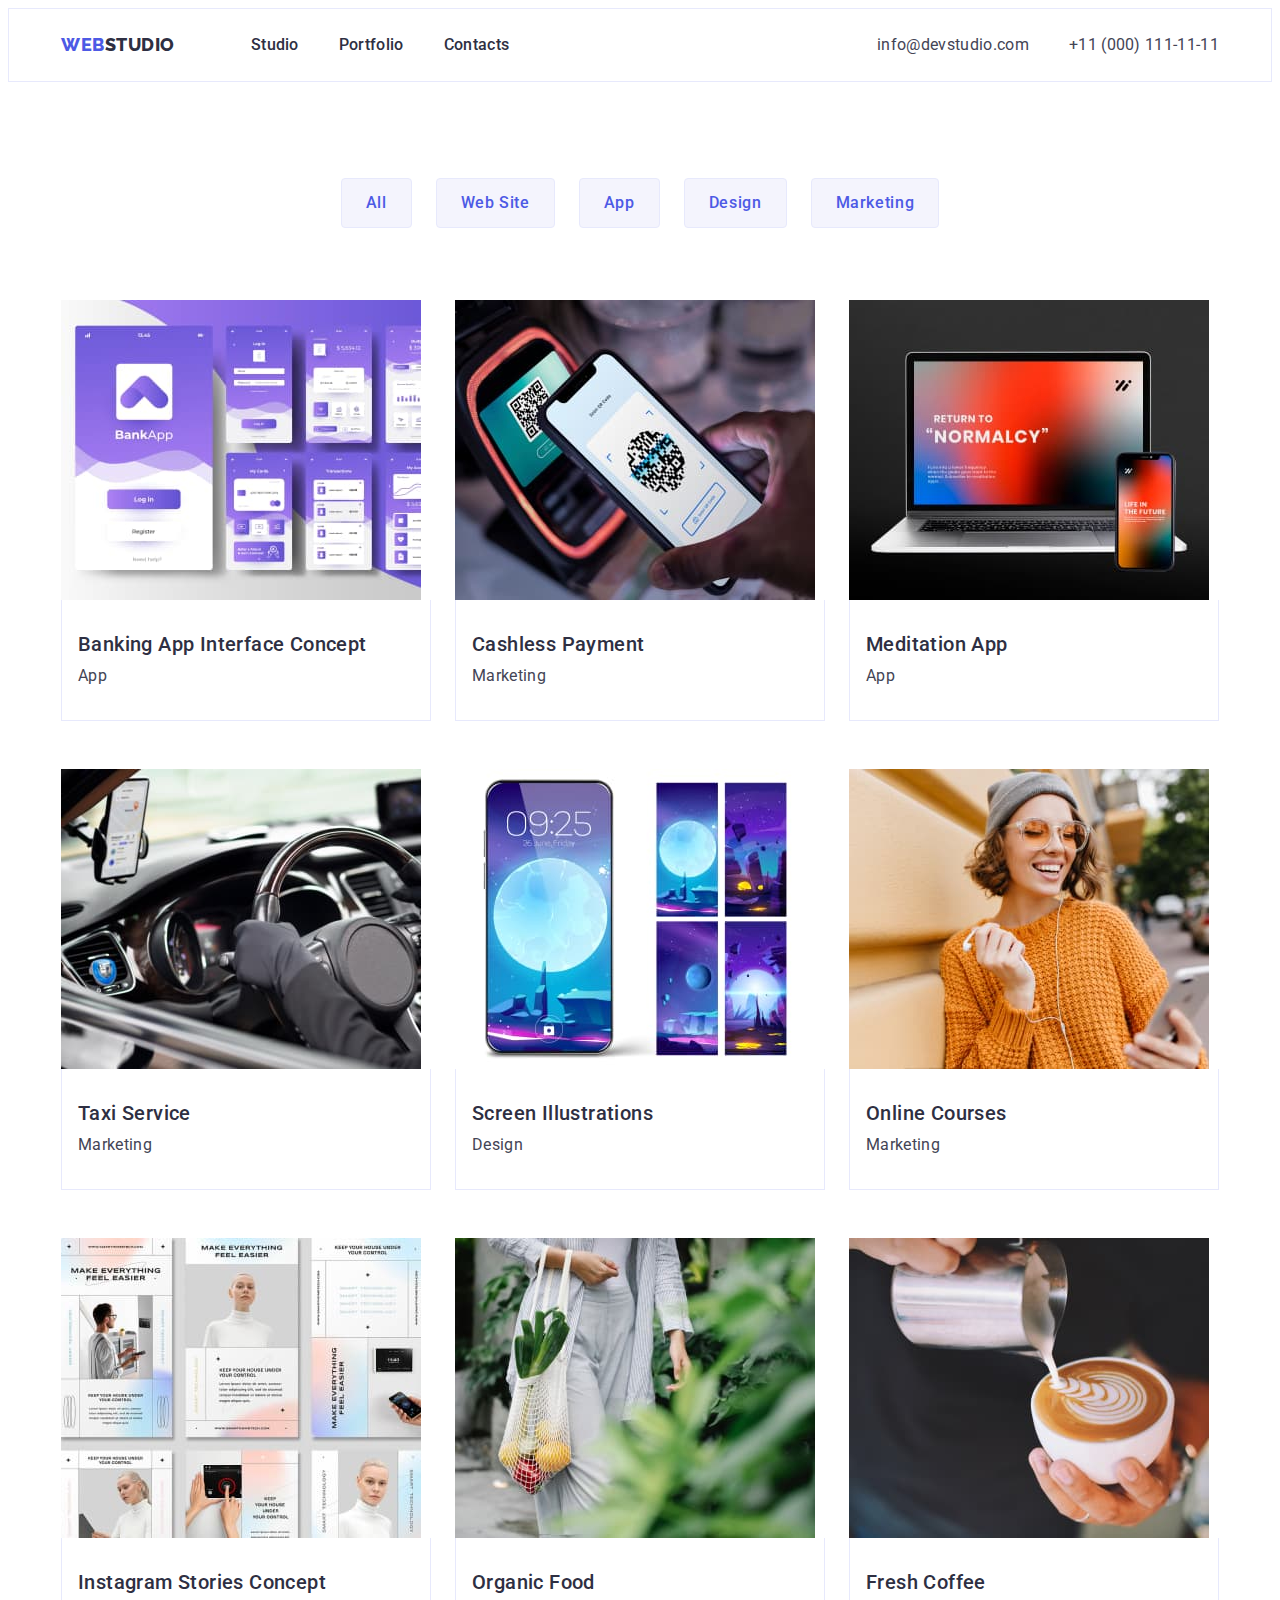
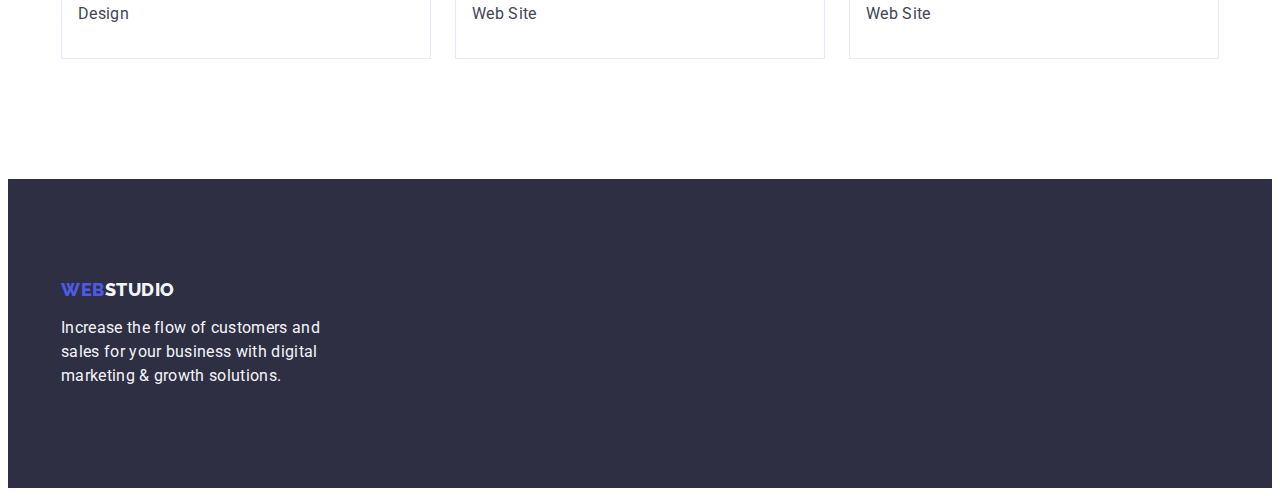
==== portfolio.html @ b05f936d "add icons for the main-item" ====
<!DOCTYPE html>
<html lang="en">

<head>
    <meta charset="UTF-8">
    <meta http-equiv="X-UA-Compatible" content="IE=edge">
    <meta name="viewport" content="width=device-width, initial-scale=1.0">
    <link rel="preconnect" href="https://fonts.googleapis.com">
    <link rel="preconnect" href="https://fonts.gstatic.com" crossorigin>
    <link
        href="https://fonts.googleapis.com/css2?family=Raleway:wght@800&family=Roboto:wght@400;500;700;900&display=swap"
        rel="stylesheet">
    <title>WEBSTUDIO</title>
    <link rel="stylesheet" href="https://cdnjs.cloudflare.com/ajax/libs/modern-normalize/2.0.0/modern-normalize.min.css"
        integrity="sha512-4xo8blKMVCiXpTaLzQSLSw3KFOVPWhm/TRtuPVc4WG6kUgjH6J03IBuG7JZPkcWMxJ5huwaBpOpnwYElP/m6wg=="
        crossorigin="anonymous" referrerpolicy="no-referrer" />
    <link rel="stylesheet" href="./css/styles.css">
</head>

<body>
    <header class="header">
        <div class="container header-container">
            <nav class="header-title">
                <a href="./index.html" class="header-logo link">Web<span class="span">Studio</span></a>
                <ul class="header-navigation list">
                    <li><a href="./index.html" class="header-navigation-item link">Studio</a></li>
                    <li><a href="./portfolio.html" class="header-navigation-item link">Portfolio</a></li>
                    <li><a href="" class="header-navigation-item link">Contacts</a></li>
                </ul>
            </nav>

            <address class="header-adress">
                <ul class="header-adress-navigation list">
                    <li><a href=" mailto:info@devstudio.com"
                            class="header-adress-item link header-adress-item-one">info@devstudio.com</a>
                    </li>
                    <li><a href="tel:+110001111111" class="header-adress-item link header-adress-item-two">+11 (000)
                            111-11-11</a></li>
                </ul>
            </address>
        </div>
    </header>

    <main>
        <section class="section-portfolio">
            <div class="container">
                <h1 class="visually-hidden">Product</h1>

                <ul class="section-list list">
                    <li><button type="button" class="button-list">All</button></li>
                    <li><button type="button" class="button-list">Web Site</button></li>
                    <li><button type="button" class="button-list">App</button></li>
                    <li><button type="button" class="button-list">Design</button></li>
                    <li><button type="button" class="button-list">Marketing</button></li>
                </ul>

                <ul class="section-product list">
                    <li class="product-item">
                        <a class="portfolio-link link">
                            <img src="./images/img8.jpg" alt="Banking App Interface Concept" class="img-product"
                                width="360" height="300">
                            <div class="product-container">
                                <h2 class="section-title">Banking App Interface Concept</h2>
                                <p class="section-text">App</p>
                            </div>
                        </a>
                    </li>
                    <li class="product-item">
                        <a class="portfolio-link link">
                            <img src="./images/img9.jpg" alt="Cashless Payment" class="img-product" width="360"
                                height="300">
                            <div class="product-container">
                                <h2 class="section-title">Cashless Payment</h2>
                                <p class="section-text">Marketing</p>
                            </div>
                        </a>
                    </li>
                    <li class="product-item">
                        <a class="product link">
                            <img src="./images/img10.jpg" alt="Meditation App" class="img-product" width="360"
                                height="300">
                            <div class="product-container">
                                <h2 class="section-title">Meditation App</h2>
                                <p class="section-text">App</p>
                            </div>
                        </a>
                    </li>


                    <li class="product-item">
                        <a class="product link">
                            <img src="./images/img11.jpg" alt="Taxi Service" class="img-product" width="360"
                                height="300">
                            <div class="product-container">
                                <h2 class="section-title">Taxi Service</h2>
                                <p class="section-text">Marketing</p>
                            </div>
                        </a>
                    </li>
                    <li class="product-item">
                        <a class="product link">
                            <img src="./images/img12.jpg" alt="Screen Illustrations" class="img-product" width="360"
                                height="300">
                            <div class="product-container">
                                <h2 class="section-title">Screen Illustrations</h2>
                                <p class="section-text">Design</p>
                            </div>
                        </a>
                    </li>
                    <li class="product-item">
                        <a class="product link">
                            <img src="./images/img13.jpg" alt="Online Courses" class="img-product" width="360"
                                height="300">
                            <div class="product-container">
                                <h2 class="section-title">Online Courses</h2>
                                <p class="section-text">Marketing</p>
                            </div>
                        </a>
                    </li>


                    <li class="product-item">
                        <a class="product link">
                            <img src="./images/img14.jpg" alt="Instagram Stories Concept" class="img-product"
                                width="360" height="300">
                            <div class="product-container">
                                <h2 class="section-title">Instagram Stories Concept</h2>
                                <p class="section-text">Design</p>
                            </div>
                        </a>
                    </li>
                    <li class="product-item">
                        <a class="product link">
                            <img src="./images/img15.jpg" alt="Organic Food" class="img-product" width="360"
                                height="300">
                            <div class="product-container">
                                <h2 class="section-title">Organic Food</h2>
                                <p class="section-text">Web Site</p>
                            </div>
                        </a>
                    </li>
                    <li class="product-item">
                        <a class="product link">
                            <img src="./images/img16.jpg" alt="Fresh Coffee" class="img-product" width="360"
                                height="300">
                            <div class="product-container">
                                <h2 class="section-title">Fresh Coffee</h2>
                                <p class="section-text">Web Site</p>
                            </div>
                        </a>
                    </li>
                </ul>
            </div>
        </section>
    </main>

    <footer class="footer link">
        <div class="container">
            <a href="./index.html" class="footer-logo link">Web<span class="span">Studio</span></a>
            <p class="footer-text">Increase the flow of customers and sales for your business with digital marketing &
                growth solutions.</p>
        </div>
    </footer>
</body>

</html>
---- css/styles.css ----
:root {
    --background-color: #FFFFFF;
    --color: #4d5ae5;
    --color-two: #2E2F42;
    --color-portfolio:#434455;
    --color-three: #F4F4FD;
    --color-button: #E7E9FC;
}

body {
    font-family:"Roboto",sans-serif;
    color: var(--color-portfolio);
    font-style: normal;
    background-color: var(--background-color);
    }

/*--------------HEADER------------*/
p, h1, h2, h3, h4, h5, h6 {
    margin-top: 0;
    margin-bottom: 0;
}

ul {
    margin-top: 0;
    margin-bottom: 0;
    padding-left: 0;
}

img {
    display: block;
}
.header {
    padding-top: 24px;
    padding-bottom: 24px;
    border: 1px solid #e7e9fc;
}
.container {
    max-width: 1158px;
    width: 100%;
    padding-left: 15px;
    padding-right: 15px;
    margin: 0 auto;
}

.header-navigation {
    display: flex;
    max-width: 261px;
    gap: 40px;
}

.header-adress-navigation {
    display: flex;
    gap: 40px;
}

.header-title {
    display: flex;
    /* flex-grow: 1; */
    align-items: center;
    margin-right: auto;
}
.header-container {
    display: flex;
}

.header-logo {
    font-family:"Raleway",sans-serif;
    font-style: normal;
    font-weight: 800;
    font-size: 18px;
    line-height: 1.17;
    color: var(--color);
    letter-spacing: 0.03em;
    text-transform: uppercase;
    list-style-type: none;
    margin-right: 76px;
}

.link {
text-decoration: none;
}

.span {
    color: var(--color-two);
}

.list {
    list-style: none;
}


.header-navigation-item {
    color: var(--color-two);
    font-weight: 500;
    font-size: 16px;
    line-height: 1.5;
    letter-spacing: 0.02em;
    padding: 24px 0;
}

.header-navigation-item:hover,
.header-navigation-item:focus {
    color: #404BBF;
}

address{
    font-style: normal;
}

.header-adress-item {
    font-size: 16px;
    line-height: 1.5;
    letter-spacing: 0.02em;
    color: var(--color-portfolio);
    font-style: normal;
    padding: 24px 0;
  
}


.header-adress-item:hover,
.header-adress-item:focus {
    color: #404BBF;
}

/*-----------MAIN------------------*/

.section-main {
    padding-top: 188px;
    padding-bottom: 188px;
    background-color: var(--color-two);
    /* margin-bottom: 120px; */
}
/* .main-container{
    background-color: var(--color-two);
    padding: 188px 472px 292px 472px;
    width: 100%;
    max-width: 1440px;
    height: 100%;
    max-height: 600px;
}  */


.main {
    font-weight: 700;
    font-size: 56px;
    line-height: 1.07;
    text-align: center;
    letter-spacing: 0.02em;
    color: var(--background-color);
    margin: 0 auto;
    margin-bottom: 48px;
    max-width: 496px;
    /* max-height: 120px; */

}

.main-item {
background-color: #FFFFFF;
width: calc((100% - 72px) / 4);
border-radius: 0px 0px 4px 4px;
}
.our-product {
width: calc((100% - 48px) / 3);
}

.main-button {
    font-family: "Roboto", sans-serif;
    font-style: normal;
    font-weight: 500;
    font-size: 16px;
    line-height:1.5;    
    color: var(--background-color);
    background-color: #4D5AE5;
    letter-spacing: 0.04em;
    cursor: pointer;
    display: block;
    min-width: 169px;
    height: 56px;
    border: none;
    border-radius: 4px;
   margin: 0 auto;
}

.main-button:focus {
    background-color: #404BBF;
}
.main-button:hover {
    background-color: #404BBF;
}

.main-title {
    font-weight: 500;
    font-size: 20px;
    line-height: 1.2;
    letter-spacing: 0.02em;
    color: var(--color-two);
    margin-bottom: 8px;
    min-width: 264px;

}

.section {
    padding-top: 120px;
    padding-bottom: 120px;
    }

/* .section-container {
    max-width: 1440px;
    width: 100%;
} */

.visually-hidden {
    position: absolute;
    width: 1px;
    height: 1px;
    margin: -1px;
    border: 0;
    padding: 0;

    white-space: nowrap;
    clip-path: inset(100%);
    clip: rect(0 0 0 0);
    overflow: hidden;
}

.main-one {
    display: flex;
    gap: 24px;
}
.main-text {
    font-size: 16px;
    line-height: 1.5;
    letter-spacing: 0.02em;
    color: var(--color-portfolio);
    /* text-align: center; */
    
}

.main-product {
    font-size: 36px;
    line-height: 1.11;
    text-align: center;
    letter-spacing: 0.02em;
    color: var(--color-two);
    text-transform: capitalize;
    margin-bottom: 72px;
}

.section-two {
    padding-bottom: 120px;
}

.section-three {
    background-color: #F4F4FD;
    padding: 120px 0;
}
.team { 
    font-size: 36px;
    line-height: 1.11;
    text-align: center;
    letter-spacing: 0.02em;
    text-transform: capitalize;
    color: var(--color-two);
    margin-bottom: 72px;
}

.position {
    padding: 32px 16px;
}
.team-img-one {
    background-color: #FFFFFF;
}

.team-person {
    font-weight: 500;
    font-size: 20px;
    line-height: 1.2;
    letter-spacing: 0.02em;
    color: var(--color-two);
    text-align: center;
    margin-bottom: 8px;
}

.main-text-position {
    font-size: 16px;
    line-height: 1.5;
    letter-spacing: 0.02em;
    color: var(--color-portfolio);
    text-align: center;
}


/*------------FOOTER---------*/
.footer {
background: var(--color-two);
padding: 100px 0;
}

.footer-logo {
    font-family: 'Raleway', sans-serif;;
    font-style: normal;
    font-weight: 800;
    font-size: 18px;
    line-height: 1.17;
    letter-spacing: 0.03em;
    text-transform: uppercase;
    color: var(--color);
    background-color: var(var(--color-two));
    display: inline-block;
    margin-bottom: 16px;
}

.footer-logo span {
    color: #f4f4fd;
}

.footer-text {
    font-size: 16px;
    line-height: 1.5;
    color: var(--color-three);
    letter-spacing: 0.02em;
    max-width: 264px;
}

/*-----------PORTFOLIO---------*/
.section-portfolio {
    padding-top: 96px;
    padding-bottom: 120px;
}
.section-list {
    list-style-type: none;
    display: flex;
    justify-content: center;
    gap: 24px;
    margin-bottom: 72px;
}

.button-list {
    font-family: "Roboto", sans-serif;
    font-style: normal;
    font-weight: 500;
    font-size: 16px;
    line-height: 1.5;
    letter-spacing: 0.04em;
    color: var(--color);
    background-color: var(--color-three);
    cursor: pointer;
    padding: 12px 24px;
    border: 1px solid var(--color-button);
    border-radius: 4px;
}

.button-list:hover {
    color: #FFFFFF;
    background-color: #404BBF;
    border: 1px solid transparent;
}

.button-list:focus {
    color: #FFFFFF;
    background-color: #404BBF;
    border: 1px solid transparent;
}
.section-title {
    font-weight: 500;
    font-size: 20px;
    line-height: 1.2;
    letter-spacing: 0.02em;
    color: var(--color-two);
    margin-bottom: 8px;
}

.section-text {
    font-size: 16px;
    line-height: 1.5;
    letter-spacing: 0.02em;
    color: var(--color-portfolio);
}

.section-product {
    display: flex;
    flex-wrap: wrap;
    column-gap: 24px;
    row-gap: 48px;
}

.product-item {
    width: calc((100% - 48px) / 3);
}

.product-container {
    padding: 32px 16px;
    border: 1px solid var(--color-button);
    border-top: none;
}
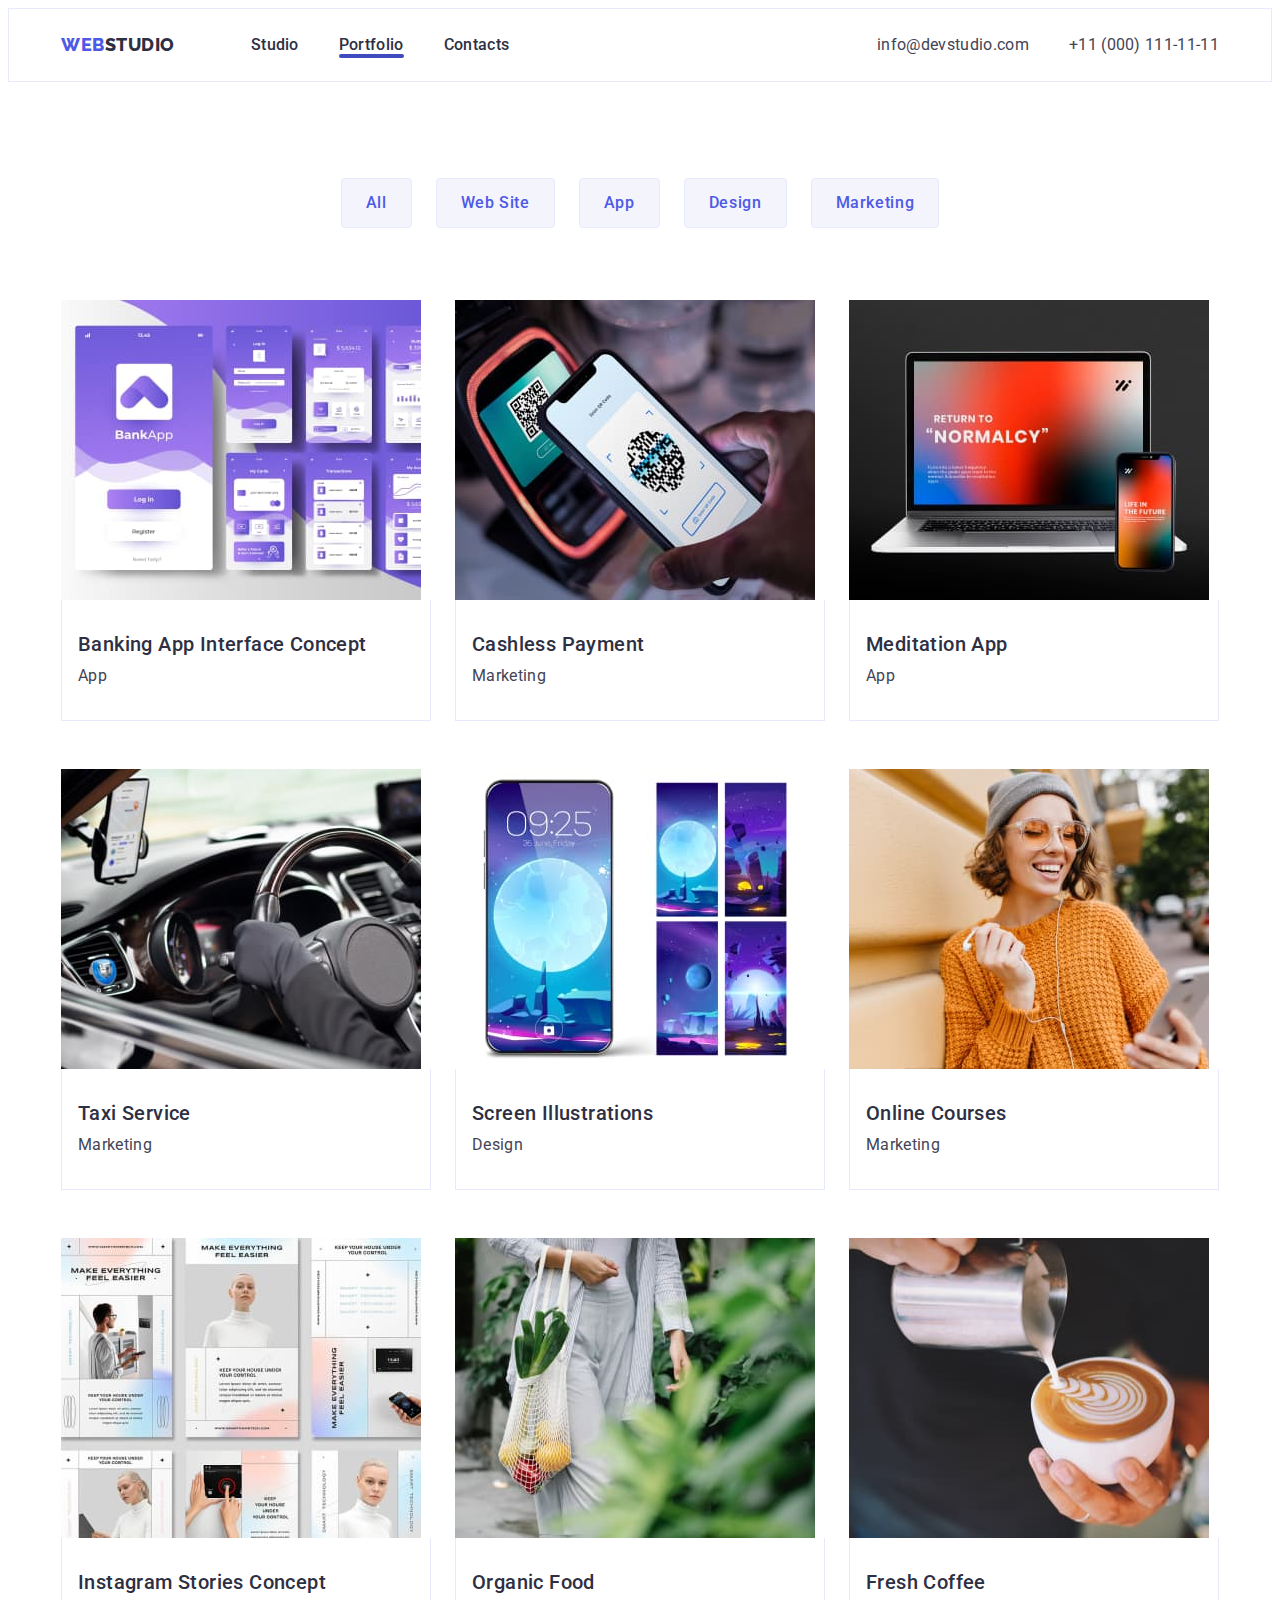
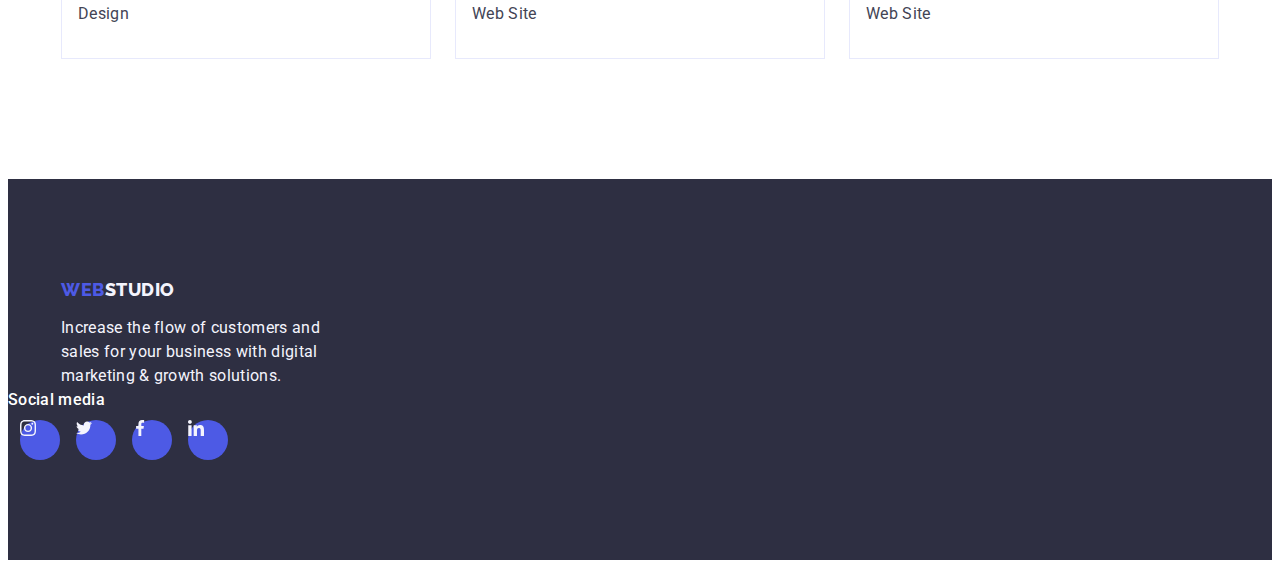
==== commit c9ea70af: "home work 4" ====
--- a/portfolio.html
+++ b/portfolio.html
@@ -24,7 +24,7 @@
                 <a href="./index.html" class="header-logo link">Web<span class="span">Studio</span></a>
                 <ul class="header-navigation list">
                     <li><a href="./index.html" class="header-navigation-item link">Studio</a></li>
-                    <li><a href="./portfolio.html" class="header-navigation-item link">Portfolio</a></li>
+                    <li><a href="./portfolio.html" class="header-navigation-item link active">Portfolio</a></li>
                     <li><a href="" class="header-navigation-item link">Contacts</a></li>
                 </ul>
             </nav>
@@ -67,12 +67,23 @@
                     </li>
                     <li class="product-item">
                         <a class="portfolio-link link">
-                            <img src="./images/img9.jpg" alt="Cashless Payment" class="img-product" width="360"
-                                height="300">
+                            <div class="portfolio-product">
+                                <img src="./images/img9.jpg" alt="Cashless Payment" class="img-product" width="360"
+                                    height="300">
+                                <div class="product-cover-title">
+                                    <p class="product-cover-text">14 Stylish and User-Friendly App Design Concepts ·
+                                        Task
+                                        Manager App · Calorie Tracker
+                                        App · Exotic Fruit Ecommerce App ·
+                                        Cloud Storage App</p>
+                                </div>
+                            </div>
                             <div class="product-container">
                                 <h2 class="section-title">Cashless Payment</h2>
                                 <p class="section-text">Marketing</p>
                             </div>
+
+
                         </a>
                     </li>
                     <li class="product-item">
@@ -160,6 +171,33 @@
             <p class="footer-text">Increase the flow of customers and sales for your business with digital marketing &
                 growth solutions.</p>
         </div>
+        <div class="footer-container-social">
+            <h3 class="footer-social">Social media</h3>
+            <div class="team-icons">
+                <ul class="social-list list">
+                    <li class="social-item">
+                        <svg class="main-text-icon" width="16px" height="16px">
+                            <use href="./images/icons.svg#icon-instagram"></use>
+                        </svg>
+                    </li>
+                    <li class="social-item">
+                        <svg class="main-text-icon" width="16px" height="16px">
+                            <use href="./images/icons.svg#icon-twitter"></use>
+                        </svg>
+                    </li>
+                    <li class="social-item">
+                        <svg class="main-text-icon" width="16px" height="16px">
+                            <use href="./images/icons.svg#icon-facebook"></use>
+                        </svg>
+                    </li>
+                    <li class="social-item">
+                        <svg class="main-text-icon" width="16px" height="16px">
+                            <use href="./images/icons.svg#icon-linkedin"></use>
+                        </svg>
+                    </li>
+                </ul>
+            </div>
+        </div>
     </footer>
 </body>
 
--- a/css/styles.css
+++ b/css/styles.css
@@ -5,6 +5,7 @@
     --color-portfolio:#434455;
     --color-three: #F4F4FD;
     --color-button: #E7E9FC;
+    --transition: transform 300ms, cubic-bezier(0.4, 0, 0.2, 1);
 }
 
 body {
@@ -55,7 +56,6 @@
 
 .header-title {
     display: flex;
-    /* flex-grow: 1; */
     align-items: center;
     margin-right: auto;
 }
@@ -103,6 +103,20 @@
     color: #404BBF;
 }
 
+.active {
+    position: relative;
+}
+.active::after{
+content: '';
+position: absolute;
+left: 0;
+bottom: 20px;
+width: 100%;
+height: 4px;
+background: #404BBF;
+border-radius: 2px;
+
+}
 address{
     font-style: normal;
 }
@@ -129,17 +143,11 @@
     padding-top: 188px;
     padding-bottom: 188px;
     background-color: var(--color-two);
-    /* margin-bottom: 120px; */
-}
-/* .main-container{
-    background-color: var(--color-two);
-    padding: 188px 472px 292px 472px;
-    width: 100%;
-    max-width: 1440px;
-    height: 100%;
-    max-height: 600px;
-}  */
-
+    background-image: linear-gradient(to bottom, rgba(46, 47, 66, 0.7), rgba(46, 47, 66, 0.7)), url(../images/header.jpg);
+    background-repeat: no-repeat;
+    background-position: center;
+    background-size: cover;
+}
 
 .main {
     font-weight: 700;
@@ -151,15 +159,15 @@
     margin: 0 auto;
     margin-bottom: 48px;
     max-width: 496px;
-    /* max-height: 120px; */
-
-}
+}
+
 
 .main-item {
 background-color: #FFFFFF;
 width: calc((100% - 72px) / 4);
 border-radius: 0px 0px 4px 4px;
 }
+
 .our-product {
 width: calc((100% - 48px) / 3);
 }
@@ -205,10 +213,6 @@
     padding-bottom: 120px;
     }
 
-/* .section-container {
-    max-width: 1440px;
-    width: 100%;
-} */
 
 .visually-hidden {
     position: absolute;
@@ -224,10 +228,33 @@
     overflow: hidden;
 }
 
+.hero-icons-item {
+display: flex;
+gap: 24px;
+
+
+}
+
+.hero-icons {
+width: 264px;
+    height: 112px;
+    left: 0px;
+    top: 0px;
+    background: #F4F4FD;
+    border-radius: 4px;
+    
+}
+
+.main-one-icons {
+position: center;
+}
+
 .main-one {
     display: flex;
     gap: 24px;
 }
+
+
 .main-text {
     font-size: 16px;
     line-height: 1.5;
@@ -235,6 +262,33 @@
     color: var(--color-portfolio);
     /* text-align: center; */
     
+}
+
+
+.team-icons {
+    content: '';
+    display: flex;
+    flex-direction: row;
+    justify-content: center;
+    align-items: center;
+    padding: 0px;
+    gap: 24px;
+    width: 232px;
+    height: 40px;
+    margin-top: 8px;
+}
+
+.social-item {
+background-color: #4D5AE5;
+width: 40px;
+height: 40px;
+border-radius: 30px;
+
+}
+
+.main-text-icon {
+width: 16px;
+height: 16px;
 }
 
 .main-product {
@@ -254,6 +308,7 @@
 .section-three {
     background-color: #F4F4FD;
     padding: 120px 0;
+    box-shadow: 0px 1px 6px rgba(46, 47, 66, 0.08), 0px 1px 1px rgba(46, 47, 66, 0.16), 0px 2px 1px rgba(46, 47, 66, 0.08);
 }
 .team { 
     font-size: 36px;
@@ -290,7 +345,37 @@
     text-align: center;
 }
 
-
+.customers {
+    font-weight: 700;
+    font-size: 36px;
+    line-height: 1.11;
+    text-align: center;
+    letter-spacing: 0.02em;
+    text-transform: capitalize;
+    color: var(--color-two);
+    margin-bottom: 72px;
+}
+.customers-list {
+    display: flex;
+    flex-direction: row;
+    align-items: flex-start;
+    padding: 0px;
+    gap: 24px;
+}
+
+.customers-item {
+    border: 1px solid #8E8F99;
+    border-radius: 4px;
+    width: 168px;
+    height: 88px;
+   
+}
+
+.customers-img {
+   position: relative;
+    top: 16px;
+    left: 32px;
+}
 /*------------FOOTER---------*/
 .footer {
 background: var(--color-two);
@@ -322,6 +407,39 @@
     letter-spacing: 0.02em;
     max-width: 264px;
 }
+.footer-social {
+    font-weight: 500;
+    font-size: 16px;
+    line-height: 1.5;
+    letter-spacing: 0.02em;
+    color: #FFFFFF;
+}
+
+
+.social-list {
+    display: flex;
+    flex-direction: row;
+    align-items: flex-start;
+    padding: 0px;
+    gap: 16px;
+}
+
+.footer-social-item {
+    width: 40px;
+    height: 40px;
+}
+.footer-icons {
+    width: 40px;
+    height: 40px;
+    background: #4D5AE5;
+    fill: var(--background-color);
+    left: 20%;
+    right: 20%;
+    top: 20%;
+    bottom: 20%;
+    padding: 8px;
+    border-radius: 50%;
+}
 
 /*-----------PORTFOLIO---------*/
 .section-portfolio {
@@ -351,6 +469,16 @@
     border-radius: 4px;
 }
 
+
+.button-list:hover {
+    box-shadow: 0px 3px 1px rgba(0, 0, 0, 0.1), 0px 2px 1px rgba(0, 0, 0, 0.08), 0px 2px 2px rgba(0, 0, 0, 0.12);
+    transition: var(--transition);
+}
+
+.button-list:focus{
+    box-shadow: 0px 3px 1px rgba(0, 0, 0, 0.1), 0px 2px 1px rgba(0, 0, 0, 0.08), 0px 2px 2px rgba(0, 0, 0, 0.12);
+}
+
 .button-list:hover {
     color: #FFFFFF;
     background-color: #404BBF;
@@ -383,16 +511,93 @@
     flex-wrap: wrap;
     column-gap: 24px;
     row-gap: 48px;
+    
 }
 
 .product-item {
     width: calc((100% - 48px) / 3);
+}
+    
+.product-item:hover {
+    box-shadow: 0px 1px 6px rgba(46, 47, 66, 0.08), 0px 1px 1px rgba(46, 47, 66, 0.16), 0px 2px 1px rgba(46, 47, 66, 0.08);
+    transition: var(--transition);
+}
+.portfolio-product {
+    position: relative;
+    overflow: hidden;
+}
+.portfolio-product:hover .product-cover-title {
+    transform: translateY(0%);
+}
+.portfolio-product:after .product-cover-title {
+    transform: translateY(0%);
 }
 
 .product-container {
     padding: 32px 16px;
     border: 1px solid var(--color-button);
-    border-top: none;
-}
-
-
+    border-top: none; 
+    
+}
+
+.product-cover-title {
+    position: absolute;
+    background: #4D5AE5;
+    top: 0;
+    left: 0;
+    height: 100%;
+    width: 360px;
+    height: 300px;
+    transform: translateY(100%);
+    transition: var(--transition);
+    
+}
+.product-cover-text {
+    font-weight: 400;
+    font-size: 16px;
+    line-height: 1.5;
+    letter-spacing: 0.02em;
+     color: #F4F4FD;
+}
+/*------------------MODAL----------------*/
+.backdrop {
+    position: fixed;
+    top: 0;
+    width: 100%;
+    height: 100%;
+    background-color: rgba(46, 47, 66, 0.5);
+    transition: opasity var(--transition) visibility var(--transition);
+}
+
+.modal {
+    width: 408px;
+    min-height: 584px;
+    background: #FCFCFC;
+    border-radius: 4px;
+    position: absolute;
+    top: 50%;
+    left: 50%;
+    transform: translate(-50%, -50%) scale(1);
+    transition: transform var(--transition);
+}
+
+.modal-button {
+    width: 24px;
+    height: 24px;
+    left: 876px;
+    top: 104px;
+   position: absolute;
+   right: 24px;
+   top: 24px;
+   cursor: pointer;
+}
+
+.is-hidden {
+    visibility: hidden;
+    opacity: 0;
+    pointer-events: none;
+}
+
+.backdrop.is-hidden .modal {
+    transform: translate(-50%, -50%) scale(0);
+}
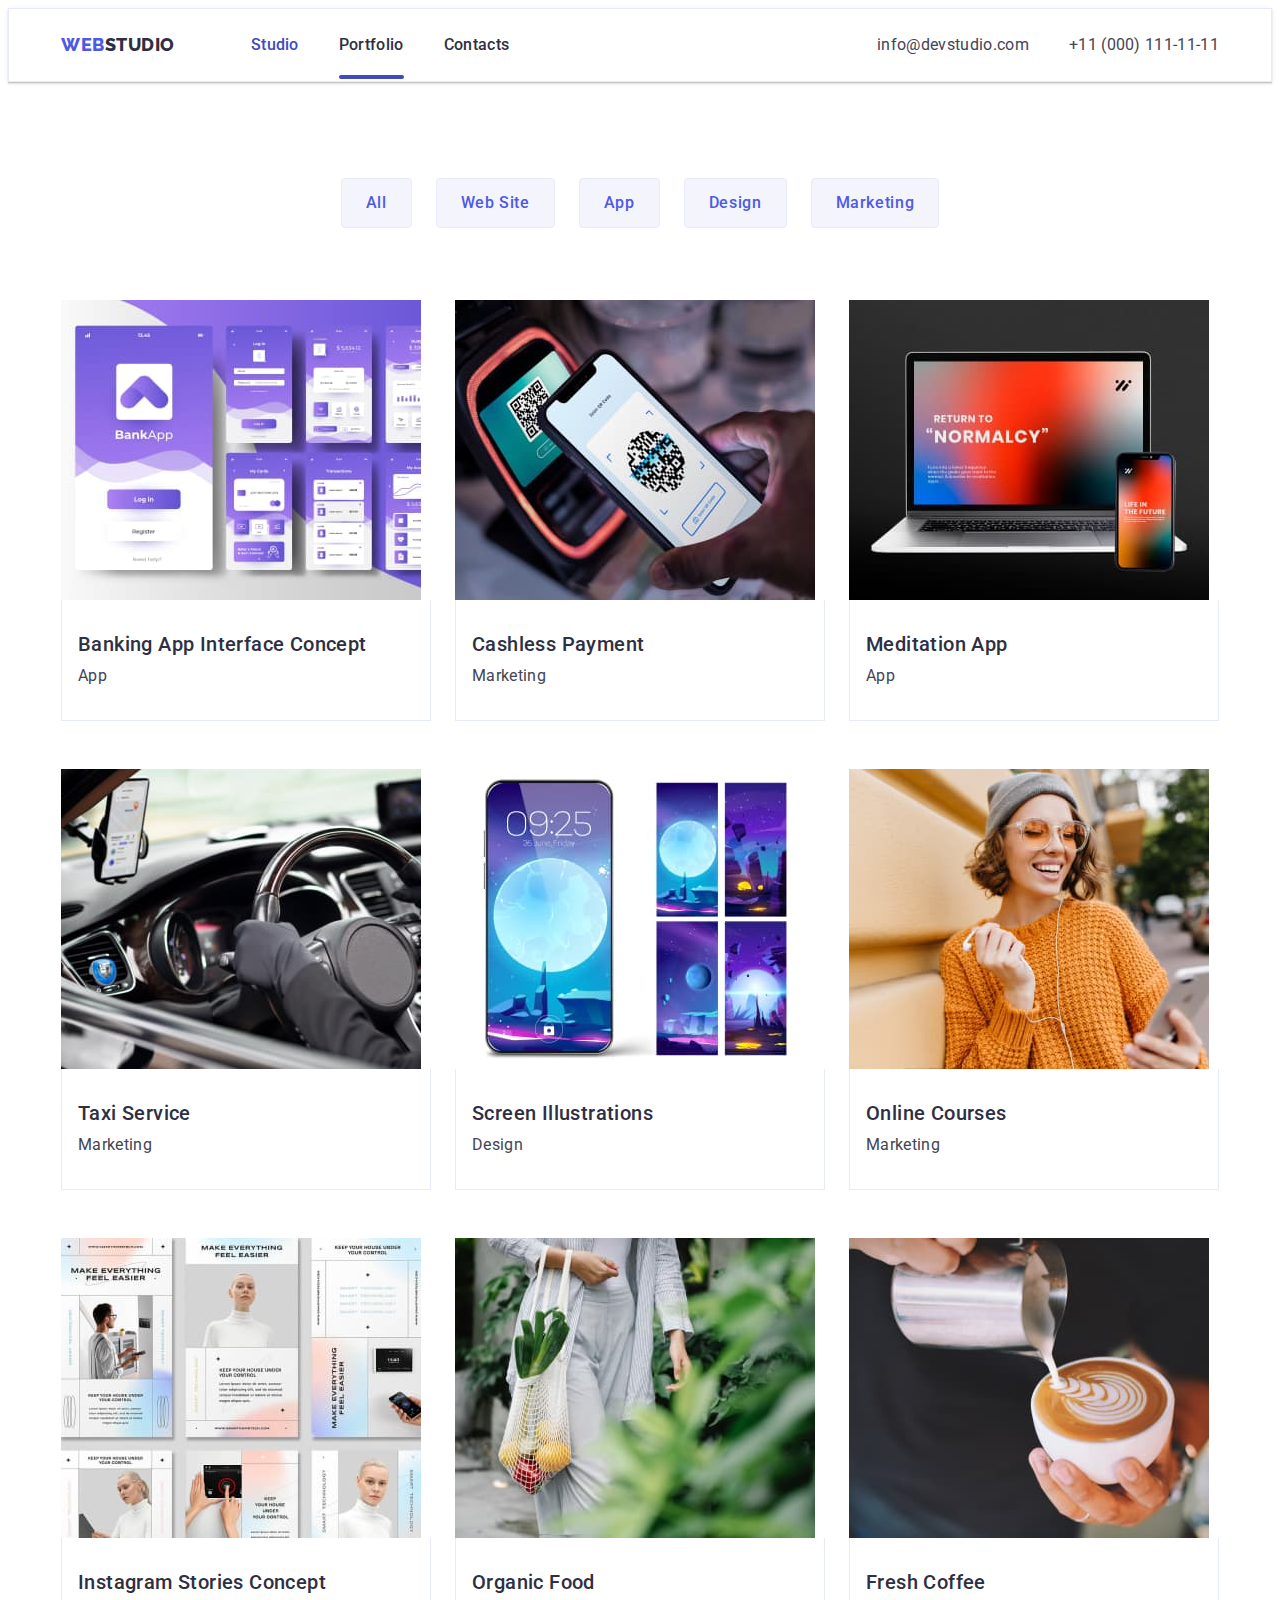
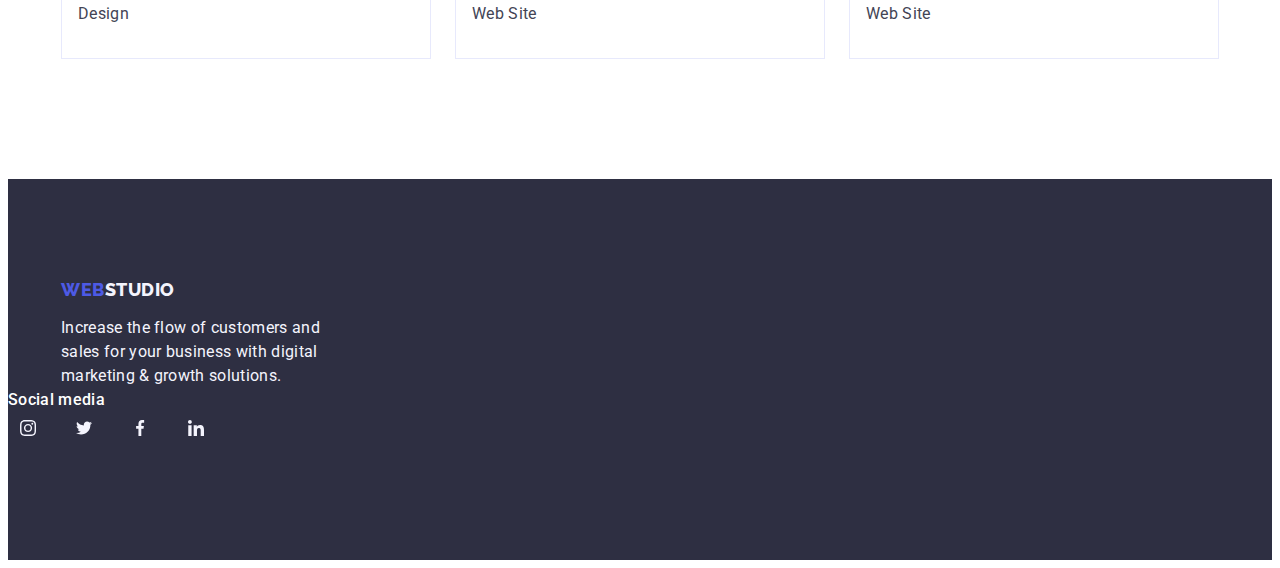
==== commit 597c242a: "homework2" ====
--- a/portfolio.html
+++ b/portfolio.html
@@ -23,7 +23,7 @@
             <nav class="header-title">
                 <a href="./index.html" class="header-logo link">Web<span class="span">Studio</span></a>
                 <ul class="header-navigation list">
-                    <li><a href="./index.html" class="header-navigation-item link">Studio</a></li>
+                    <li><a href="./index.html" class="first-link link">Studio</a></li>
                     <li><a href="./portfolio.html" class="header-navigation-item link active">Portfolio</a></li>
                     <li><a href="" class="header-navigation-item link">Contacts</a></li>
                 </ul>
@@ -31,10 +31,9 @@
 
             <address class="header-adress">
                 <ul class="header-adress-navigation list">
-                    <li><a href=" mailto:info@devstudio.com"
-                            class="header-adress-item link header-adress-item-one">info@devstudio.com</a>
-                    </li>
-                    <li><a href="tel:+110001111111" class="header-adress-item link header-adress-item-two">+11 (000)
+                    <li><a href=" mailto:info@devstudio.com" class="header-adress-item link">info@devstudio.com</a>
+                    </li>
+                    <li><a href="tel:+110001111111" class="header-adress-item link">+11 (000)
                             111-11-11</a></li>
                 </ul>
             </address>
--- a/css/styles.css
+++ b/css/styles.css
@@ -5,7 +5,7 @@
     --color-portfolio:#434455;
     --color-three: #F4F4FD;
     --color-button: #E7E9FC;
-    --transition: transform 300ms, cubic-bezier(0.4, 0, 0.2, 1);
+    --color-customers: #8e8f99;
 }
 
 body {
@@ -88,6 +88,9 @@
     list-style: none;
 }
 
+.header {
+    box-shadow: 0px 2px 1px rgba(46, 47, 66, 0.08), 0px 1px 1px rgba(46, 47, 66, 0.16), 0px 1px 6px rgba(46, 47, 66, 0.08);
+}
 
 .header-navigation-item {
     color: var(--color-two);
@@ -97,11 +100,23 @@
     letter-spacing: 0.02em;
     padding: 24px 0;
 }
+
+.first-link{
+    font-weight: 500;
+    font-size: 16px;
+    line-height: 1.5;
+    letter-spacing: 0.02em;
+    padding: 24px 0;
+    color: #404BBF;
+    transition: color 250ms cubic-bezier(0.4, 0, 0.2, 1);
+}
+
 
 .header-navigation-item:hover,
 .header-navigation-item:focus {
     color: #404BBF;
 }
+
 
 .active {
     position: relative;
@@ -110,12 +125,11 @@
 content: '';
 position: absolute;
 left: 0;
-bottom: 20px;
+bottom: -1px;
 width: 100%;
 height: 4px;
 background: #404BBF;
 border-radius: 2px;
-
 }
 address{
     font-style: normal;
@@ -128,9 +142,8 @@
     color: var(--color-portfolio);
     font-style: normal;
     padding: 24px 0;
-  
-}
-
+    transition: color 250ms cubic-bezier(0.4, 0, 0.2, 1);
+}
 
 .header-adress-item:hover,
 .header-adress-item:focus {
@@ -147,6 +160,7 @@
     background-repeat: no-repeat;
     background-position: center;
     background-size: cover;
+    max-width: 1440px;
 }
 
 .main {
@@ -166,6 +180,13 @@
 background-color: #FFFFFF;
 width: calc((100% - 72px) / 4);
 border-radius: 0px 0px 4px 4px;
+box-shadow: 0px 1px 6px rgba(46, 47, 66, 0.08), 0px 1px 1px rgba(46, 47, 66, 0.16), 0px 2px 1px rgba(46, 47, 66, 0.08);
+/* width: 264px;
+height: 428px; */
+}
+
+.container-person-img {
+    padding-bottom: 32px;
 }
 
 .our-product {
@@ -187,15 +208,15 @@
     height: 56px;
     border: none;
     border-radius: 4px;
-   margin: 0 auto;
-}
-
-.main-button:focus {
-    background-color: #404BBF;
-}
+    margin: 0 auto;
+    transition: background-color 250ms cubic-bezier(0.4, 0, 0.2, 1);
+}
+
+.main-button:focus,
 .main-button:hover {
     background-color: #404BBF;
 }
+
 
 .main-title {
     font-weight: 500;
@@ -228,25 +249,24 @@
     overflow: hidden;
 }
 
-.hero-icons-item {
-display: flex;
-gap: 24px;
-
-
-}
-
-.hero-icons {
-width: 264px;
+
+.container-hero {
+    display: flex;
+    align-items: center;
+    justify-content: center;
+    width: 264px;
     height: 112px;
+    background: #F4F4FD;
+    border-radius: 4px;
+    margin-bottom: 8px;
     left: 0px;
     top: 0px;
-    background: #F4F4FD;
-    border-radius: 4px;
-    
-}
-
-.main-one-icons {
-position: center;
+}
+
+.hero-icons-item {
+    display: flex;
+    flex-direction: row;
+    gap: 24px;
 }
 
 .main-one {
@@ -254,23 +274,18 @@
     gap: 24px;
 }
 
-
 .main-text {
     font-size: 16px;
     line-height: 1.5;
     letter-spacing: 0.02em;
     color: var(--color-portfolio);
-    /* text-align: center; */
-    
-}
-
+}
 
 .team-icons {
     content: '';
     display: flex;
     flex-direction: row;
     justify-content: center;
-    align-items: center;
     padding: 0px;
     gap: 24px;
     width: 232px;
@@ -278,17 +293,38 @@
     margin-top: 8px;
 }
 
-.social-item {
-background-color: #4D5AE5;
-width: 40px;
-height: 40px;
-border-radius: 30px;
-
-}
-
+
+.team-social-icons {
+    display: flex;
+    align-items: center;
+    justify-items: center;
+    height: 40px;
+    width: 40px;
+    border-radius: 30px;
+    background-color: #4D5AE5;
+    margin-bottom: 8px;
+}
+
+.social-link {
+width: 100%;
+height: 100%;
+background-color: var(--color);
+border-radius: 50%;
+display: flex;
+align-items: center;
+justify-content: center;
+}
+
+.social-link:hover
+.social-link:focus {
+background-color: #404bbf;
+}
+ 
 .main-text-icon {
-width: 16px;
-height: 16px;
+    width: 16px;
+    height: 16px;
+    margin: auto;
+    fill: #f4f4fd;
 }
 
 .main-product {
@@ -321,7 +357,9 @@
 }
 
 .position {
-    padding: 32px 16px;
+    padding: 0 16px 32px 16px;
+    width: 232px;
+    height: 104px;
 }
 .team-img-one {
     background-color: #FFFFFF;
@@ -364,17 +402,39 @@
 }
 
 .customers-item {
-    border: 1px solid #8E8F99;
-    border-radius: 4px;
+    transition: border-color 250ms cubic-bezier(0.4, 0, 0.2, 1),
+        color 250ms cubic-bezier(0.4, 0, 0.2, 1);
+    
+   
+}
+
+.customers-link {
+    width: 100%;
+    height: 100%;
     width: 168px;
     height: 88px;
-   
+    border: 1px solid #8e8f99;
+    border-radius: 4px;
+    display: flex;
+    align-items: center;
+    justify-content: center;
+    color: var(--color-customers);
+}
+
+.customers-link:hover,
+.customers-link:focus {
+    border-color: #404bbf;
+    color: #404bbf;
 }
 
 .customers-img {
    position: relative;
-    top: 16px;
-    left: 32px;
+    fill: currentColor;
+    /* padding: 16px 32px;
+    width: 104px;
+    height: 56px; */
+    /* top: 16px;
+    left: 32px; */
 }
 /*------------FOOTER---------*/
 .footer {
@@ -418,10 +478,18 @@
 
 .social-list {
     display: flex;
-    flex-direction: row;
-    align-items: flex-start;
+    justify-content: center;
+    /* flex-direction: row;
+    align-items: flex-start; */
     padding: 0px;
     gap: 16px;
+}
+
+
+
+.social-item {
+width: 40px;
+height: 40px;
 }
 
 .footer-social-item {
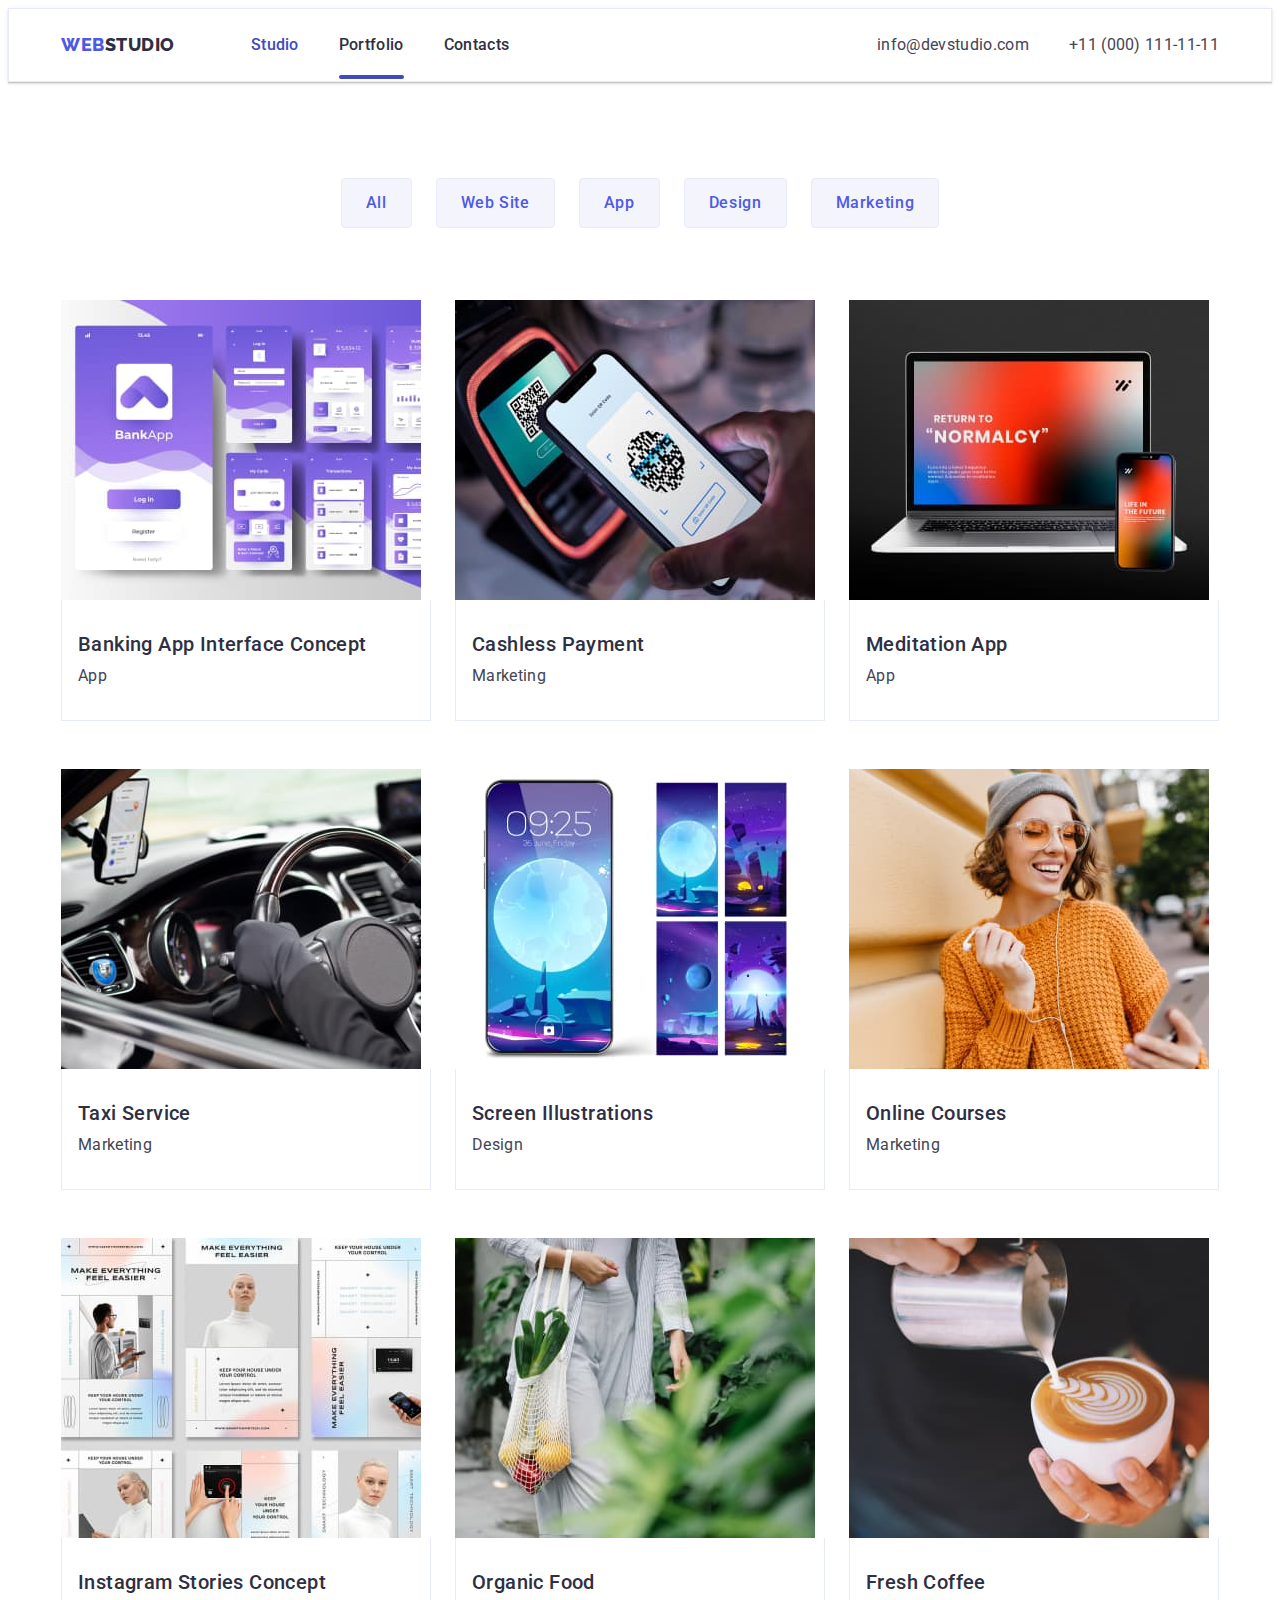
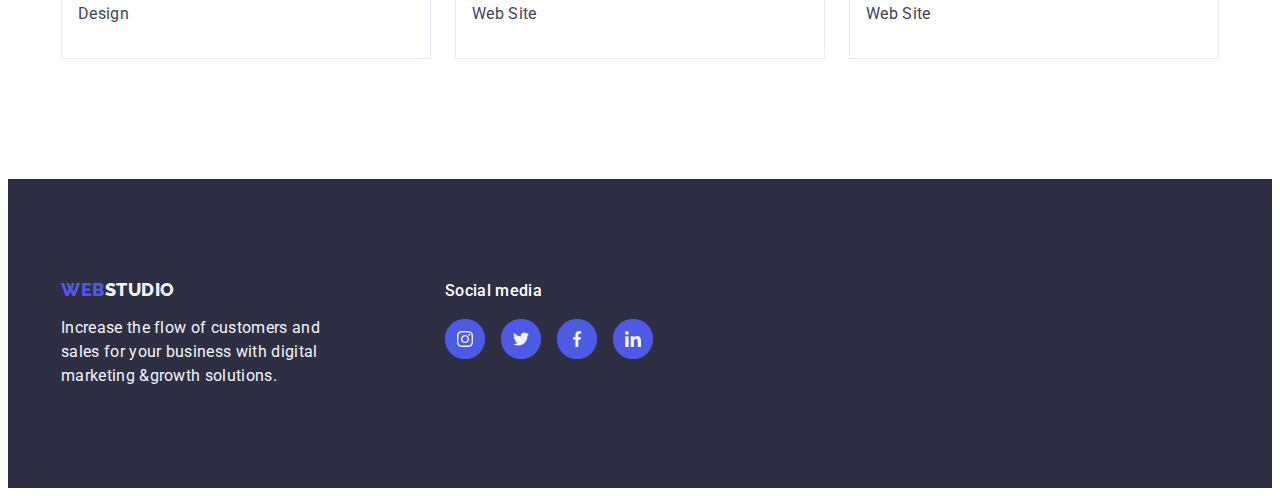
==== commit 594501e9: "homework2" ====
--- a/portfolio.html
+++ b/portfolio.html
@@ -55,9 +55,18 @@
 
                 <ul class="section-product list">
                     <li class="product-item">
-                        <a class="portfolio-link link">
-                            <img src="./images/img8.jpg" alt="Banking App Interface Concept" class="img-product"
-                                width="360" height="300">
+                        <a href="/" class="portfolio-link link">
+                            <div class="portfolio-product">
+                                <img src="./images/img8.jpg" alt="Banking App Interface Concept" class="img-product"
+                                    width="360" height="300">
+                                <div class="product-cover-title">
+                                    <p class="product-cover-text">14 Stylish and User-Friendly App Design Concepts ·
+                                        Task
+                                        Manager App · Calorie Tracker
+                                        App · Exotic Fruit Ecommerce App ·
+                                        Cloud Storage App</p>
+                                </div>
+                            </div>
                             <div class="product-container">
                                 <h2 class="section-title">Banking App Interface Concept</h2>
                                 <p class="section-text">App</p>
@@ -65,7 +74,7 @@
                         </a>
                     </li>
                     <li class="product-item">
-                        <a class="portfolio-link link">
+                        <a href="/" class="portfolio-link link">
                             <div class="portfolio-product">
                                 <img src="./images/img9.jpg" alt="Cashless Payment" class="img-product" width="360"
                                     height="300">
@@ -81,14 +90,21 @@
                                 <h2 class="section-title">Cashless Payment</h2>
                                 <p class="section-text">Marketing</p>
                             </div>
-
-
-                        </a>
-                    </li>
-                    <li class="product-item">
-                        <a class="product link">
-                            <img src="./images/img10.jpg" alt="Meditation App" class="img-product" width="360"
-                                height="300">
+                        </a>
+                    </li>
+                    <li class="product-item">
+                        <a href="/" class="product link">
+                            <div class="portfolio-product">
+                                <img src="./images/img10.jpg" alt="Meditation App" class="img-product" width="360"
+                                    height="300">
+                                <div class="product-cover-title">
+                                    <p class="product-cover-text">14 Stylish and User-Friendly App Design Concepts ·
+                                        Task
+                                        Manager App · Calorie Tracker
+                                        App · Exotic Fruit Ecommerce App ·
+                                        Cloud Storage App</p>
+                                </div>
+                            </div>
                             <div class="product-container">
                                 <h2 class="section-title">Meditation App</h2>
                                 <p class="section-text">App</p>
@@ -98,9 +114,18 @@
 
 
                     <li class="product-item">
-                        <a class="product link">
-                            <img src="./images/img11.jpg" alt="Taxi Service" class="img-product" width="360"
-                                height="300">
+                        <a href="/" class="product link">
+                            <div class="portfolio-product">
+                                <img src="./images/img11.jpg" alt="Taxi Service" class="img-product" width="360"
+                                    height="300">
+                                <div class="product-cover-title">
+                                    <p class="product-cover-text">14 Stylish and User-Friendly App Design Concepts ·
+                                        Task
+                                        Manager App · Calorie Tracker
+                                        App · Exotic Fruit Ecommerce App ·
+                                        Cloud Storage App</p>
+                                </div>
+                            </div>
                             <div class="product-container">
                                 <h2 class="section-title">Taxi Service</h2>
                                 <p class="section-text">Marketing</p>
@@ -108,9 +133,18 @@
                         </a>
                     </li>
                     <li class="product-item">
-                        <a class="product link">
-                            <img src="./images/img12.jpg" alt="Screen Illustrations" class="img-product" width="360"
-                                height="300">
+                        <a href="/" class="product link">
+                            <div class="portfolio-product">
+                                <img src="./images/img12.jpg" alt="Screen Illustrations" class="img-product" width="360"
+                                    height="300">
+                                <div class="product-cover-title">
+                                    <p class="product-cover-text">14 Stylish and User-Friendly App Design Concepts ·
+                                        Task
+                                        Manager App · Calorie Tracker
+                                        App · Exotic Fruit Ecommerce App ·
+                                        Cloud Storage App</p>
+                                </div>
+                            </div>
                             <div class="product-container">
                                 <h2 class="section-title">Screen Illustrations</h2>
                                 <p class="section-text">Design</p>
@@ -118,9 +152,18 @@
                         </a>
                     </li>
                     <li class="product-item">
-                        <a class="product link">
-                            <img src="./images/img13.jpg" alt="Online Courses" class="img-product" width="360"
-                                height="300">
+                        <a href="/" class="product link">
+                            <div class="portfolio-product">
+                                <img src="./images/img13.jpg" alt="Online Courses" class="img-product" width="360"
+                                    height="300">
+                                <div class="product-cover-title">
+                                    <p class="product-cover-text">14 Stylish and User-Friendly App Design Concepts ·
+                                        Task
+                                        Manager App · Calorie Tracker
+                                        App · Exotic Fruit Ecommerce App ·
+                                        Cloud Storage App</p>
+                                </div>
+                            </div>
                             <div class="product-container">
                                 <h2 class="section-title">Online Courses</h2>
                                 <p class="section-text">Marketing</p>
@@ -130,9 +173,18 @@
 
 
                     <li class="product-item">
-                        <a class="product link">
-                            <img src="./images/img14.jpg" alt="Instagram Stories Concept" class="img-product"
-                                width="360" height="300">
+                        <a href="/" class="product link">
+                            <div class="portfolio-product">
+                                <img src="./images/img14.jpg" alt="Instagram Stories Concept" class="img-product"
+                                    width="360" height="300">
+                                <div class="product-cover-title">
+                                    <p class="product-cover-text">14 Stylish and User-Friendly App Design Concepts ·
+                                        Task
+                                        Manager App · Calorie Tracker
+                                        App · Exotic Fruit Ecommerce App ·
+                                        Cloud Storage App</p>
+                                </div>
+                            </div>
                             <div class="product-container">
                                 <h2 class="section-title">Instagram Stories Concept</h2>
                                 <p class="section-text">Design</p>
@@ -140,9 +192,18 @@
                         </a>
                     </li>
                     <li class="product-item">
-                        <a class="product link">
-                            <img src="./images/img15.jpg" alt="Organic Food" class="img-product" width="360"
-                                height="300">
+                        <a href=/ class="product link">
+                            <div class="portfolio-product">
+                                <img src="./images/img15.jpg" alt="Organic Food" class="img-product" width="360"
+                                    height="300">
+                                <div class="product-cover-title">
+                                    <p class="product-cover-text">14 Stylish and User-Friendly App Design Concepts ·
+                                        Task
+                                        Manager App · Calorie Tracker
+                                        App · Exotic Fruit Ecommerce App ·
+                                        Cloud Storage App</p>
+                                </div>
+                            </div>
                             <div class="product-container">
                                 <h2 class="section-title">Organic Food</h2>
                                 <p class="section-text">Web Site</p>
@@ -150,9 +211,18 @@
                         </a>
                     </li>
                     <li class="product-item">
-                        <a class="product link">
-                            <img src="./images/img16.jpg" alt="Fresh Coffee" class="img-product" width="360"
-                                height="300">
+                        <a href="/" class="product link">
+                            <div class="portfolio-product">
+                                <img src="./images/img16.jpg" alt="Fresh Coffee" class="img-product" width="360"
+                                    height="300">
+                                <div class="product-cover-title">
+                                    <p class="product-cover-text">14 Stylish and User-Friendly App Design Concepts ·
+                                        Task
+                                        Manager App · Calorie Tracker
+                                        App · Exotic Fruit Ecommerce App ·
+                                        Cloud Storage App</p>
+                                </div>
+                            </div>
                             <div class="product-container">
                                 <h2 class="section-title">Fresh Coffee</h2>
                                 <p class="section-text">Web Site</p>
@@ -165,36 +235,54 @@
     </main>
 
     <footer class="footer link">
-        <div class="container">
-            <a href="./index.html" class="footer-logo link">Web<span class="span">Studio</span></a>
-            <p class="footer-text">Increase the flow of customers and sales for your business with digital marketing &
-                growth solutions.</p>
-        </div>
-        <div class="footer-container-social">
-            <h3 class="footer-social">Social media</h3>
-            <div class="team-icons">
-                <ul class="social-list list">
-                    <li class="social-item">
-                        <svg class="main-text-icon" width="16px" height="16px">
-                            <use href="./images/icons.svg#icon-instagram"></use>
-                        </svg>
-                    </li>
-                    <li class="social-item">
-                        <svg class="main-text-icon" width="16px" height="16px">
-                            <use href="./images/icons.svg#icon-twitter"></use>
-                        </svg>
-                    </li>
-                    <li class="social-item">
-                        <svg class="main-text-icon" width="16px" height="16px">
-                            <use href="./images/icons.svg#icon-facebook"></use>
-                        </svg>
-                    </li>
-                    <li class="social-item">
-                        <svg class="main-text-icon" width="16px" height="16px">
-                            <use href="./images/icons.svg#icon-linkedin"></use>
-                        </svg>
-                    </li>
-                </ul>
+        <div class="footer-container">
+            <div class="footer-logo-tittle">
+                <a href="./index.html" class="footer-logo link">Web<span class="span">Studio</span></a>
+                <p class="footer-text">Increase the flow of customers and sales for your business with digital marketing
+                    &growth solutions.</p>
+            </div>
+            <div class="footer-container-social">
+                <p class="footer-social">Social media</p>
+                <!-- <div class="team-icons"> -->
+                <ul class="footer-social-list list">
+                    <li class="social-item">
+                        <div class="team-social-icons">
+                            <a href="/" class="footer-social-link">
+                                <svg class="main-text-icon" width="24" height="24">
+                                    <use href="./images/icons.svg#icon-instagram"></use>
+                                </svg>
+                            </a>
+                        </div>
+                    </li>
+                    <li class="social-item">
+                        <div class="team-social-icons">
+                            <a href="/" class="footer-social-link">
+                                <svg class="main-text-icon" width="24" height="24">
+                                    <use href="./images/icons.svg#icon-twitter"></use>
+                                </svg>
+                            </a>
+                        </div>
+                    </li>
+                    <li class="social-item">
+                        <div class="team-social-icons">
+                            <a href="/" class="footer-social-link">
+                                <svg class="main-text-icon" width="24" height="24">
+                                    <use href="./images/icons.svg#icon-facebook"></use>
+                                </svg>
+                            </a>
+                        </div>
+                    </li>
+                    <li class="social-item">
+                        <div class="team-social-icons">
+                            <a href="/" class="footer-social-link">
+                                <svg class="main-text-icon" width="24" height="24">
+                                    <use href="./images/icons.svg#icon-linkedin"></use>
+                                </svg>
+                            </a>
+                        </div>
+                    </li>
+                </ul>
+                <!-- </div> -->
             </div>
         </div>
     </footer>
--- a/css/styles.css
+++ b/css/styles.css
@@ -130,6 +130,7 @@
 height: 4px;
 background: #404BBF;
 border-radius: 2px;
+transition: color 250ms cubic-bezier(0.4, 0, 0.2, 1);
 }
 address{
     font-style: normal;
@@ -186,7 +187,7 @@
 }
 
 .container-person-img {
-    padding-bottom: 32px;
+    padding: 32px 0;
 }
 
 .our-product {
@@ -281,7 +282,7 @@
     color: var(--color-portfolio);
 }
 
-.team-icons {
+/* .team-icons {
     content: '';
     display: flex;
     flex-direction: row;
@@ -291,7 +292,7 @@
     width: 232px;
     height: 40px;
     margin-top: 8px;
-}
+} */
 
 
 .team-social-icons {
@@ -313,9 +314,10 @@
 display: flex;
 align-items: center;
 justify-content: center;
-}
-
-.social-link:hover
+transition: background-color 250ms cubic-bezier(0.4, 0, 0.2, 1);
+}
+
+.social-link:hover, 
 .social-link:focus {
 background-color: #404bbf;
 }
@@ -324,7 +326,7 @@
     width: 16px;
     height: 16px;
     margin: auto;
-    fill: #f4f4fd;
+    fill: var(--color-three);
 }
 
 .main-product {
@@ -402,10 +404,9 @@
 }
 
 .customers-item {
-    transition: border-color 250ms cubic-bezier(0.4, 0, 0.2, 1),
-        color 250ms cubic-bezier(0.4, 0, 0.2, 1);
-    
-   
+    width: calc((100% - 120px) / 6);
+    height: 88px;
+    transition: border-color 250ms cubic-bezier(0.4, 0, 0.2, 1),color 250ms cubic-bezier(0.4, 0, 0.2, 1);
 }
 
 .customers-link {
@@ -430,16 +431,28 @@
 .customers-img {
    position: relative;
     fill: currentColor;
-    /* padding: 16px 32px;
     width: 104px;
-    height: 56px; */
-    /* top: 16px;
-    left: 32px; */
+    height: 56px;
 }
 /*------------FOOTER---------*/
 .footer {
 background: var(--color-two);
 padding: 100px 0;
+}
+
+.footer-container {
+    max-width: 1158px;
+    width: 100%;
+    padding-left: 15px;
+    padding-right: 15px;
+    margin: 0 auto;
+    display: flex;
+    align-items: baseline;
+}
+
+.footer-logo-tittle {
+    margin-right: 120px;
+
 }
 
 .footer-logo {
@@ -472,24 +485,39 @@
     font-size: 16px;
     line-height: 1.5;
     letter-spacing: 0.02em;
-    color: #FFFFFF;
-}
-
+    color: var(--background-color);
+    margin-bottom: 16px;
+}
+
+.footer-social-list {
+    display: flex;
+    gap: 16px;
+}
 
 .social-list {
     display: flex;
     justify-content: center;
-    /* flex-direction: row;
-    align-items: flex-start; */
-    padding: 0px;
-    gap: 16px;
-}
-
-
-
+    gap: 24px;
+}
+
+.footer-social-link {
+    width: 100%;
+    height: 100%;
+    background-color: var(--color);
+    border-radius: 50%;
+    display: flex;
+    align-items: center;
+    justify-content: center;
+}
+
+.footer-social-link:hover,
+.footer-social-link:focus {
+    background-color: #31d0aa;
+}
 .social-item {
 width: 40px;
 height: 40px;
+transition: background-color 250ms cubic-bezier(0.4, 0, 0.2, 1);
 }
 
 .footer-social-item {
@@ -514,13 +542,6 @@
     padding-top: 96px;
     padding-bottom: 120px;
 }
-.section-list {
-    list-style-type: none;
-    display: flex;
-    justify-content: center;
-    gap: 24px;
-    margin-bottom: 72px;
-}
 
 .button-list {
     font-family: "Roboto", sans-serif;
@@ -535,28 +556,41 @@
     padding: 12px 24px;
     border: 1px solid var(--color-button);
     border-radius: 4px;
-}
-
-
-.button-list:hover {
-    box-shadow: 0px 3px 1px rgba(0, 0, 0, 0.1), 0px 2px 1px rgba(0, 0, 0, 0.08), 0px 2px 2px rgba(0, 0, 0, 0.12);
-    transition: var(--transition);
-}
-
-.button-list:focus{
-    box-shadow: 0px 3px 1px rgba(0, 0, 0, 0.1), 0px 2px 1px rgba(0, 0, 0, 0.08), 0px 2px 2px rgba(0, 0, 0, 0.12);
+    transition: color 250ms cubic-bezier(0.4, 0, 0.2, 1),
+        background-color 250ms cubic-bezier(0.4, 0, 0.2, 1),
+        border-color 250ms cubic-bezier(0.4, 0, 0.2, 1),
+        box-shadow 250ms cubic-bezier(0.4, 0, 0.2, 1);
+}
+
+.portfolio-link {
+    display: block;
+}
+
+.portfolio-link:hover,
+.portfolio-link:focus {
+    box-shadow: 0px 1px 6px rgba(46, 47, 66, 0.08), 0px 1px 1px rgba(46, 47, 66, 0.16), 0px 2px 1px rgba(46, 47, 66, 0.08);
+}
+
+.section-list {
+    list-style-type: none;
+    display: flex;
+    justify-content: center;
+    gap: 24px;
+    margin-bottom: 72px;
 }
 
 .button-list:hover {
     color: #FFFFFF;
     background-color: #404BBF;
     border: 1px solid transparent;
+    box-shadow: 0px 3px 1px rgba(0, 0, 0, 0.1), 0px 2px 1px rgba(0, 0, 0, 0.08), 0px 2px 2px rgba(0, 0, 0, 0.12);
 }
 
 .button-list:focus {
     color: #FFFFFF;
     background-color: #404BBF;
     border: 1px solid transparent;
+    box-shadow: 0px 3px 1px rgba(0, 0, 0, 0.1), 0px 2px 1px rgba(0, 0, 0, 0.08), 0px 2px 2px rgba(0, 0, 0, 0.12);
 }
 .section-title {
     font-weight: 500;
@@ -574,6 +608,10 @@
     color: var(--color-portfolio);
 }
 
+.section-text:focus,
+.section-text:hover {
+    transform: translateY(0%);
+}
 .section-product {
     display: flex;
     flex-wrap: wrap;
@@ -584,6 +622,8 @@
 
 .product-item {
     width: calc((100% - 48px) / 3);
+    transition: box-shadow 250ms cubic-bezier(0.4, 0, 0.2, 1);
+
 }
     
 .product-item:hover {
@@ -610,14 +650,13 @@
 
 .product-cover-title {
     position: absolute;
-    background: #4D5AE5;
+    /* background: #4D5AE5; */
     top: 0;
     left: 0;
     height: 100%;
     width: 360px;
     height: 300px;
     transform: translateY(100%);
-    transition: var(--transition);
     
 }
 .product-cover-text {
@@ -625,7 +664,16 @@
     font-size: 16px;
     line-height: 1.5;
     letter-spacing: 0.02em;
-     color: #F4F4FD;
+     color: var(--color-three);
+    position: absolute;
+    top: 0;
+    padding: 40px 32px;
+    background-color: #4d5ae5;
+    height: 100%;
+    width: 100%;
+    /* transform: translateY(100%); */
+    transition: transform 250ms cubic-bezier(0.4, 0, 0.2, 1);
+
 }
 /*------------------MODAL----------------*/
 .backdrop {
@@ -633,8 +681,9 @@
     top: 0;
     width: 100%;
     height: 100%;
-    background-color: rgba(46, 47, 66, 0.5);
-    transition: opasity var(--transition) visibility var(--transition);
+    background-color: rgba(46, 47, 66, 0.4);
+    transition: opacity 250ms cubic-bezier(0.4, 0, 0.2, 1),
+        visibility 250ms cubic-bezier(0.4, 0, 0.2, 1);
 }
 
 .modal {
@@ -646,7 +695,8 @@
     top: 50%;
     left: 50%;
     transform: translate(-50%, -50%) scale(1);
-    transition: transform var(--transition);
+    box-shadow: 0px 1px 1px rgba(0, 0, 0, 0.14), 0px 1px 3px rgba(0, 0, 0, 0.12), 0px 2px 1px rgba(0, 0, 0, 0.2);
+    transition: transform 250ms cubic-bezier(0.4, 0, 0.2, 1);
 }
 
 .modal-button {
@@ -658,7 +708,22 @@
    right: 24px;
    top: 24px;
    cursor: pointer;
-}
+    border-radius: 50%;
+    display: flex;
+    align-items: center;
+    justify-content: center;
+    background-color: #e7e9fc;
+    border: 1px solid rgba(0, 0, 0, 0.1);
+    padding: 0;
+    transition: background-color 250ms cubic-bezier(0.4, 0, 0.2, 1), border 250ms cubic-bezier(0.4, 0, 0.2, 1);
+}
+
+.modal-button:hover,
+.modal-button:focus {
+    background-color: #404bbf;
+    border: none;
+}
+
 
 .is-hidden {
     visibility: hidden;
@@ -669,3 +734,12 @@
 .backdrop.is-hidden .modal {
     transform: translate(-50%, -50%) scale(0);
 }
+
+.button-close {
+    transition: fill 250ms cubic-bezier(0.4, 0, 0.2, 1);
+}
+
+.button-close:hover,
+.button-close:focus {
+fill: #ffffff
+}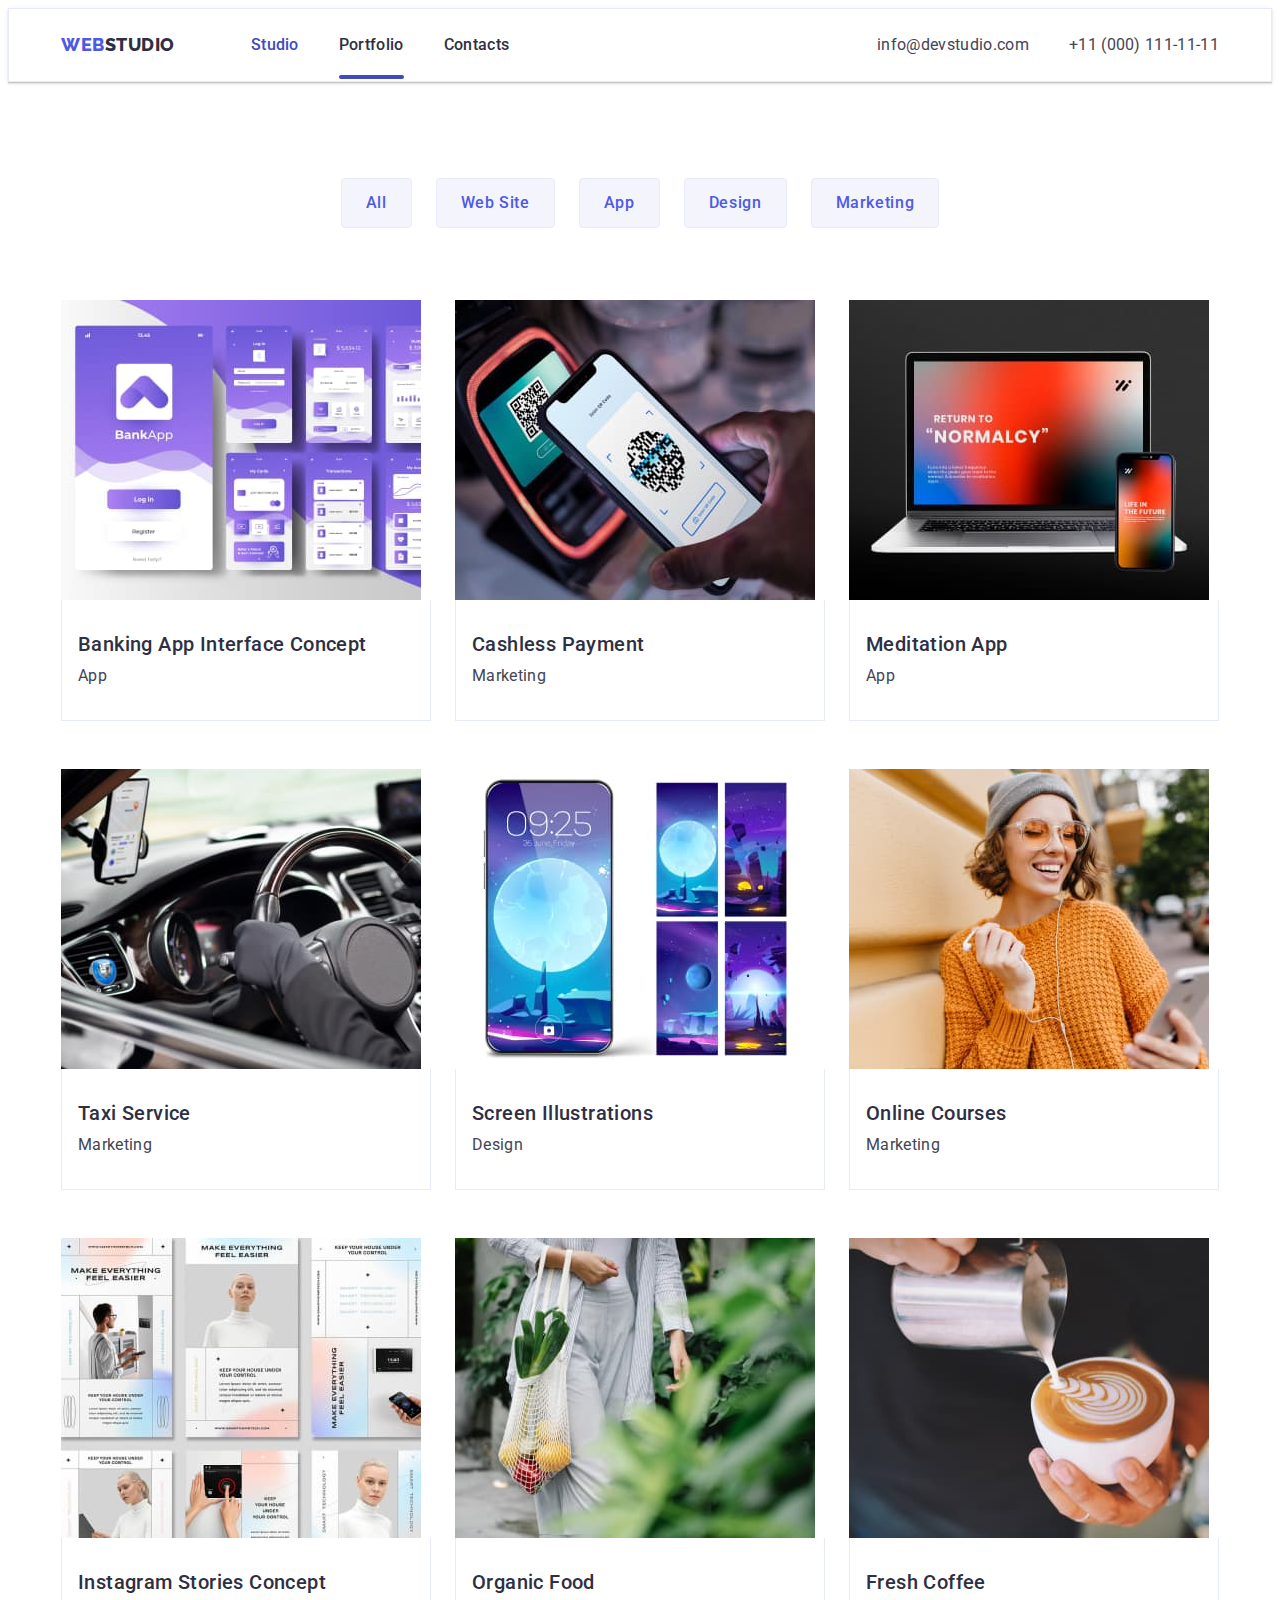
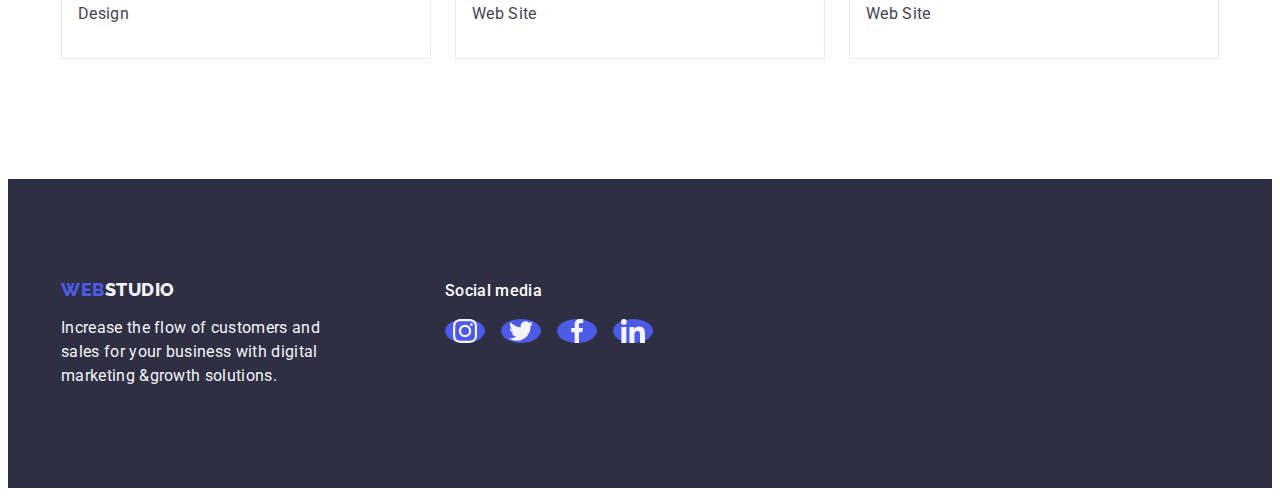
==== commit f772e7bc: "hw3" ====
--- a/portfolio.html
+++ b/portfolio.html
@@ -93,7 +93,7 @@
                         </a>
                     </li>
                     <li class="product-item">
-                        <a href="/" class="product link">
+                        <a href="/" class="portfolio-link link">
                             <div class="portfolio-product">
                                 <img src="./images/img10.jpg" alt="Meditation App" class="img-product" width="360"
                                     height="300">
@@ -114,7 +114,7 @@
 
 
                     <li class="product-item">
-                        <a href="/" class="product link">
+                        <a href="/" class="portfolio-link link">
                             <div class="portfolio-product">
                                 <img src="./images/img11.jpg" alt="Taxi Service" class="img-product" width="360"
                                     height="300">
@@ -133,7 +133,7 @@
                         </a>
                     </li>
                     <li class="product-item">
-                        <a href="/" class="product link">
+                        <a href="/" class="portfolio-link link">
                             <div class="portfolio-product">
                                 <img src="./images/img12.jpg" alt="Screen Illustrations" class="img-product" width="360"
                                     height="300">
@@ -152,7 +152,7 @@
                         </a>
                     </li>
                     <li class="product-item">
-                        <a href="/" class="product link">
+                        <a href="/" class="portfolio-link link">
                             <div class="portfolio-product">
                                 <img src="./images/img13.jpg" alt="Online Courses" class="img-product" width="360"
                                     height="300">
@@ -173,7 +173,7 @@
 
 
                     <li class="product-item">
-                        <a href="/" class="product link">
+                        <a href="/" class="portfolio-link link">
                             <div class="portfolio-product">
                                 <img src="./images/img14.jpg" alt="Instagram Stories Concept" class="img-product"
                                     width="360" height="300">
@@ -192,7 +192,7 @@
                         </a>
                     </li>
                     <li class="product-item">
-                        <a href=/ class="product link">
+                        <a href="/" class="portfolio-link link">
                             <div class="portfolio-product">
                                 <img src="./images/img15.jpg" alt="Organic Food" class="img-product" width="360"
                                     height="300">
@@ -211,7 +211,7 @@
                         </a>
                     </li>
                     <li class="product-item">
-                        <a href="/" class="product link">
+                        <a href="/" class="portfolio-link link">
                             <div class="portfolio-product">
                                 <img src="./images/img16.jpg" alt="Fresh Coffee" class="img-product" width="360"
                                     height="300">
@@ -243,7 +243,6 @@
             </div>
             <div class="footer-container-social">
                 <p class="footer-social">Social media</p>
-                <!-- <div class="team-icons"> -->
                 <ul class="footer-social-list list">
                     <li class="social-item">
                         <div class="team-social-icons">
@@ -282,7 +281,6 @@
                         </div>
                     </li>
                 </ul>
-                <!-- </div> -->
             </div>
         </div>
     </footer>
--- a/css/styles.css
+++ b/css/styles.css
@@ -182,18 +182,14 @@
 width: calc((100% - 72px) / 4);
 border-radius: 0px 0px 4px 4px;
 box-shadow: 0px 1px 6px rgba(46, 47, 66, 0.08), 0px 1px 1px rgba(46, 47, 66, 0.16), 0px 2px 1px rgba(46, 47, 66, 0.08);
-/* width: 264px;
-height: 428px; */
-}
-
-.container-person-img {
-    padding: 32px 0;
-}
+width: 264px;
+height: 428px;
+}
+
 
 .our-product {
 width: calc((100% - 48px) / 3);
 }
-
 .main-button {
     font-family: "Roboto", sans-serif;
     font-style: normal;
@@ -264,17 +260,13 @@
     top: 0px;
 }
 
-.hero-icons-item {
-    display: flex;
-    flex-direction: row;
+
+
+.main-one {
+    display: flex;
     gap: 24px;
 }
 
-.main-one {
-    display: flex;
-    gap: 24px;
-}
-
 .main-text {
     font-size: 16px;
     line-height: 1.5;
@@ -282,20 +274,8 @@
     color: var(--color-portfolio);
 }
 
-/* .team-icons {
-    content: '';
-    display: flex;
-    flex-direction: row;
-    justify-content: center;
-    padding: 0px;
-    gap: 24px;
-    width: 232px;
-    height: 40px;
-    margin-top: 8px;
-} */
-
-
-.team-social-icons {
+
+/* .team-social-icons {
     display: flex;
     align-items: center;
     justify-items: center;
@@ -304,7 +284,7 @@
     border-radius: 30px;
     background-color: #4D5AE5;
     margin-bottom: 8px;
-}
+} */
 
 .social-link {
 width: 100%;
@@ -323,8 +303,8 @@
 }
  
 .main-text-icon {
-    width: 16px;
-    height: 16px;
+    /* width: 16px;
+    height: 16px; */
     margin: auto;
     fill: var(--color-three);
 }
@@ -359,7 +339,7 @@
 }
 
 .position {
-    padding: 0 16px 32px 16px;
+    padding: 32px 0;
     width: 232px;
     height: 104px;
 }
@@ -406,7 +386,6 @@
 .customers-item {
     width: calc((100% - 120px) / 6);
     height: 88px;
-    transition: border-color 250ms cubic-bezier(0.4, 0, 0.2, 1),color 250ms cubic-bezier(0.4, 0, 0.2, 1);
 }
 
 .customers-link {
@@ -420,6 +399,7 @@
     align-items: center;
     justify-content: center;
     color: var(--color-customers);
+    transition: border-color 250ms cubic-bezier(0.4, 0, 0.2, 1), color 250ms cubic-bezier(0.4, 0, 0.2, 1);
 }
 
 .customers-link:hover,
@@ -564,6 +544,7 @@
 
 .portfolio-link {
     display: block;
+    transition: box-shadow 250ms cubic-bezier(0.4, 0, 0.2, 1);
 }
 
 .portfolio-link:hover,
@@ -622,8 +603,6 @@
 
 .product-item {
     width: calc((100% - 48px) / 3);
-    transition: box-shadow 250ms cubic-bezier(0.4, 0, 0.2, 1);
-
 }
     
 .product-item:hover {
@@ -671,7 +650,7 @@
     background-color: #4d5ae5;
     height: 100%;
     width: 100%;
-    /* transform: translateY(100%); */
+    transform: translateY(100%);
     transition: transform 250ms cubic-bezier(0.4, 0, 0.2, 1);
 
 }
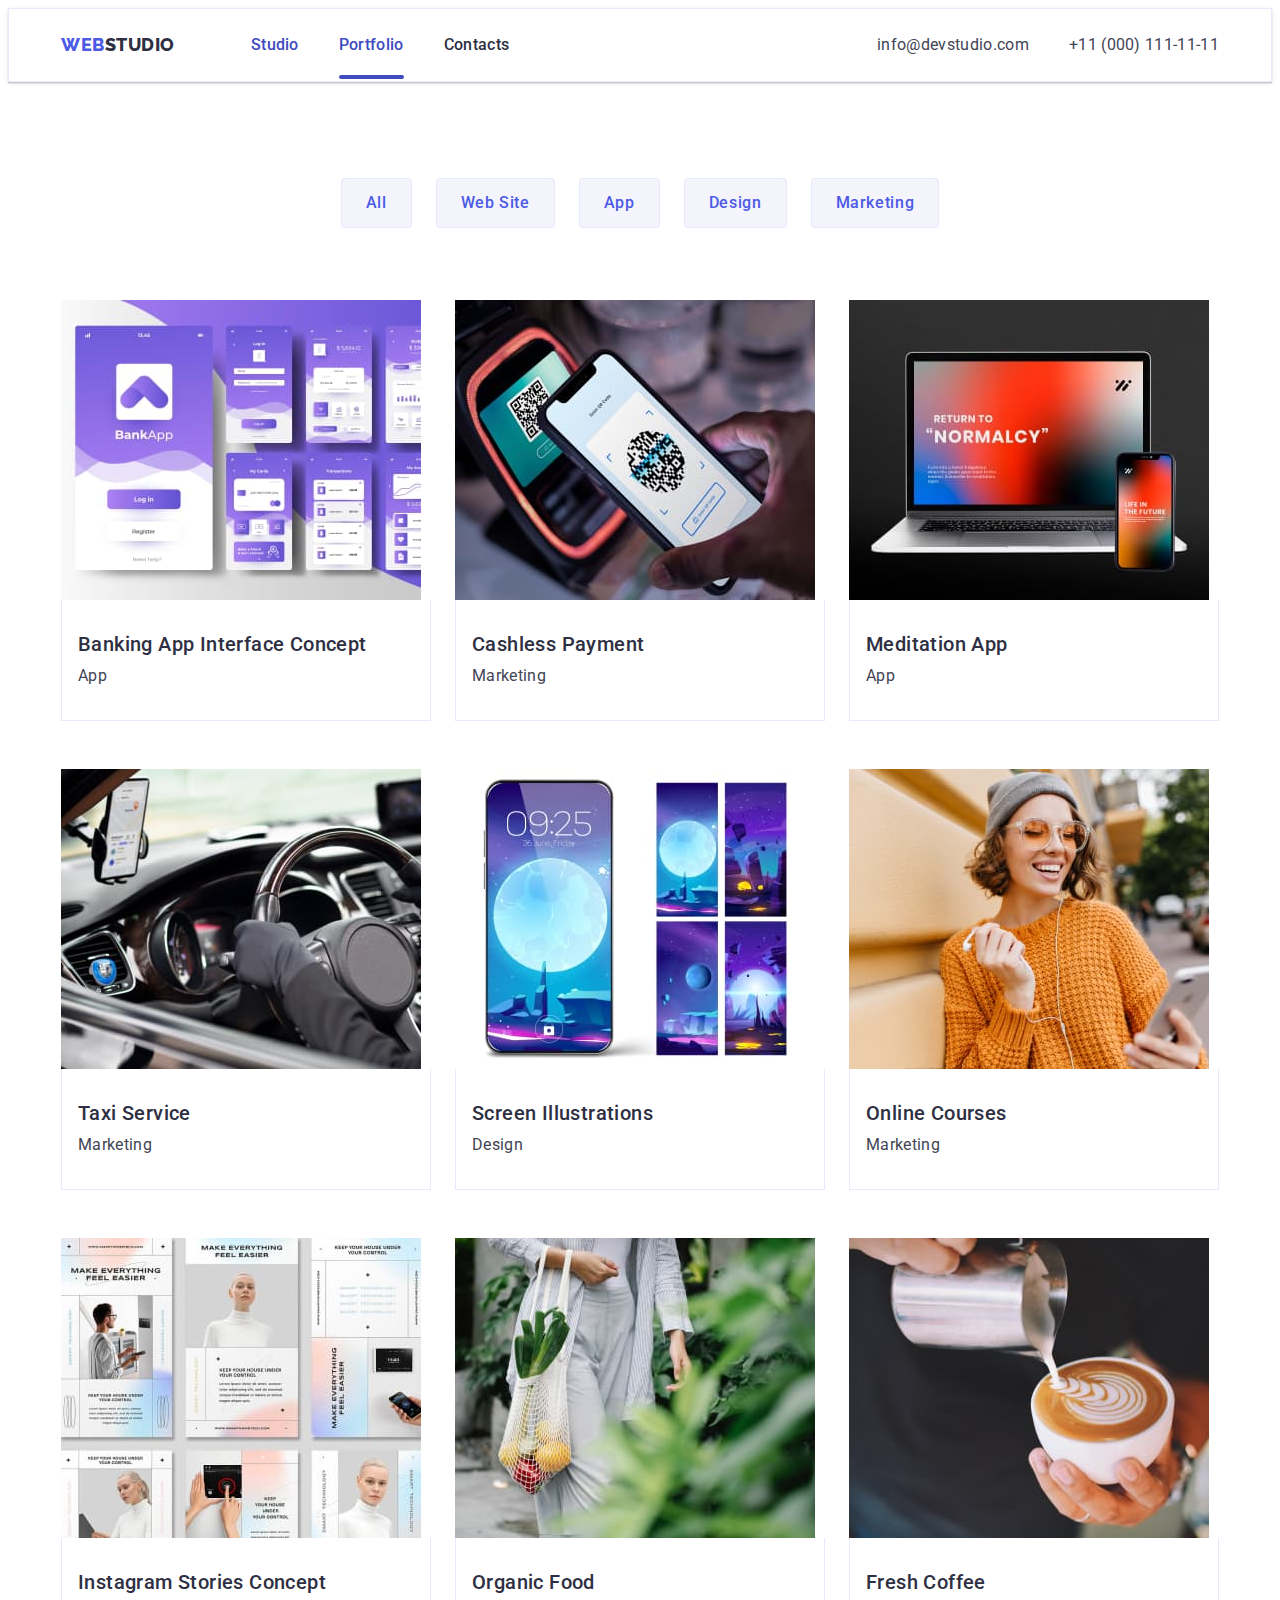
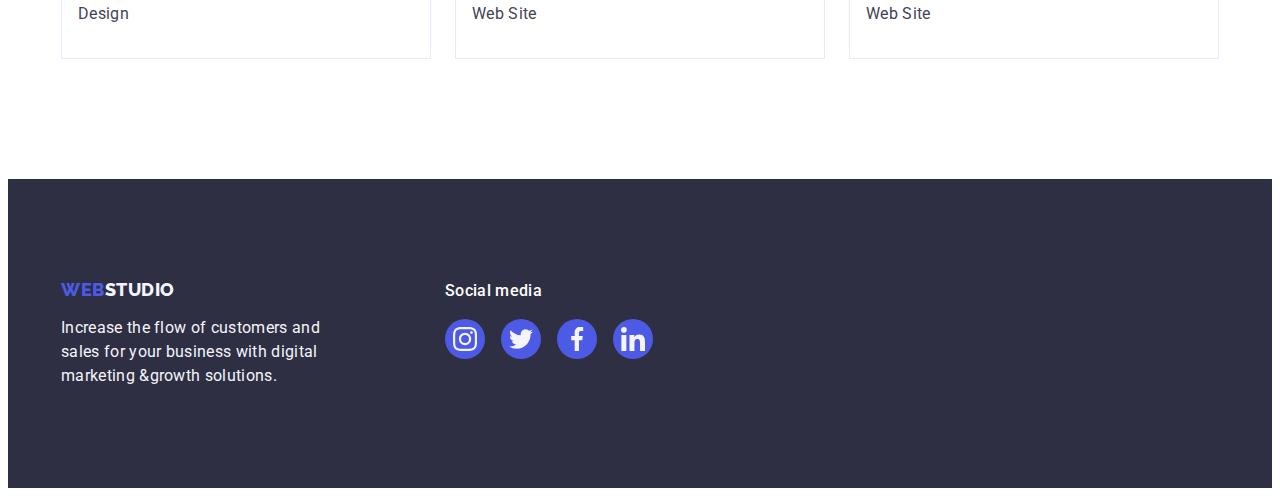
==== commit d516165a: "hw4" ====
--- a/portfolio.html
+++ b/portfolio.html
@@ -24,7 +24,7 @@
                 <a href="./index.html" class="header-logo link">Web<span class="span">Studio</span></a>
                 <ul class="header-navigation list">
                     <li><a href="./index.html" class="first-link link">Studio</a></li>
-                    <li><a href="./portfolio.html" class="header-navigation-item link active">Portfolio</a></li>
+                    <li><a href="./portfolio.html" class="second-link link active">Portfolio</a></li>
                     <li><a href="" class="header-navigation-item link">Contacts</a></li>
                 </ul>
             </nav>
@@ -59,13 +59,11 @@
                             <div class="portfolio-product">
                                 <img src="./images/img8.jpg" alt="Banking App Interface Concept" class="img-product"
                                     width="360" height="300">
-                                <div class="product-cover-title">
-                                    <p class="product-cover-text">14 Stylish and User-Friendly App Design Concepts ·
-                                        Task
-                                        Manager App · Calorie Tracker
-                                        App · Exotic Fruit Ecommerce App ·
-                                        Cloud Storage App</p>
-                                </div>
+                                <p class="product-cover-text">14 Stylish and User-Friendly App Design Concepts ·
+                                    Task
+                                    Manager App · Calorie Tracker
+                                    App · Exotic Fruit Ecommerce App ·
+                                    Cloud Storage App</p>
                             </div>
                             <div class="product-container">
                                 <h2 class="section-title">Banking App Interface Concept</h2>
@@ -78,13 +76,11 @@
                             <div class="portfolio-product">
                                 <img src="./images/img9.jpg" alt="Cashless Payment" class="img-product" width="360"
                                     height="300">
-                                <div class="product-cover-title">
-                                    <p class="product-cover-text">14 Stylish and User-Friendly App Design Concepts ·
-                                        Task
-                                        Manager App · Calorie Tracker
-                                        App · Exotic Fruit Ecommerce App ·
-                                        Cloud Storage App</p>
-                                </div>
+                                <p class="product-cover-text">14 Stylish and User-Friendly App Design Concepts ·
+                                    Task
+                                    Manager App · Calorie Tracker
+                                    App · Exotic Fruit Ecommerce App ·
+                                    Cloud Storage App</p>
                             </div>
                             <div class="product-container">
                                 <h2 class="section-title">Cashless Payment</h2>
@@ -97,13 +93,11 @@
                             <div class="portfolio-product">
                                 <img src="./images/img10.jpg" alt="Meditation App" class="img-product" width="360"
                                     height="300">
-                                <div class="product-cover-title">
-                                    <p class="product-cover-text">14 Stylish and User-Friendly App Design Concepts ·
-                                        Task
-                                        Manager App · Calorie Tracker
-                                        App · Exotic Fruit Ecommerce App ·
-                                        Cloud Storage App</p>
-                                </div>
+                                <p class="product-cover-text">14 Stylish and User-Friendly App Design Concepts ·
+                                    Task
+                                    Manager App · Calorie Tracker
+                                    App · Exotic Fruit Ecommerce App ·
+                                    Cloud Storage App</p>
                             </div>
                             <div class="product-container">
                                 <h2 class="section-title">Meditation App</h2>
@@ -112,19 +106,16 @@
                         </a>
                     </li>
 
-
                     <li class="product-item">
                         <a href="/" class="portfolio-link link">
                             <div class="portfolio-product">
                                 <img src="./images/img11.jpg" alt="Taxi Service" class="img-product" width="360"
                                     height="300">
-                                <div class="product-cover-title">
-                                    <p class="product-cover-text">14 Stylish and User-Friendly App Design Concepts ·
-                                        Task
-                                        Manager App · Calorie Tracker
-                                        App · Exotic Fruit Ecommerce App ·
-                                        Cloud Storage App</p>
-                                </div>
+                                <p class="product-cover-text">14 Stylish and User-Friendly App Design Concepts ·
+                                    Task
+                                    Manager App · Calorie Tracker
+                                    App · Exotic Fruit Ecommerce App ·
+                                    Cloud Storage App</p>
                             </div>
                             <div class="product-container">
                                 <h2 class="section-title">Taxi Service</h2>
@@ -137,13 +128,11 @@
                             <div class="portfolio-product">
                                 <img src="./images/img12.jpg" alt="Screen Illustrations" class="img-product" width="360"
                                     height="300">
-                                <div class="product-cover-title">
-                                    <p class="product-cover-text">14 Stylish and User-Friendly App Design Concepts ·
-                                        Task
-                                        Manager App · Calorie Tracker
-                                        App · Exotic Fruit Ecommerce App ·
-                                        Cloud Storage App</p>
-                                </div>
+                                <p class="product-cover-text">14 Stylish and User-Friendly App Design Concepts ·
+                                    Task
+                                    Manager App · Calorie Tracker
+                                    App · Exotic Fruit Ecommerce App ·
+                                    Cloud Storage App</p>
                             </div>
                             <div class="product-container">
                                 <h2 class="section-title">Screen Illustrations</h2>
@@ -156,13 +145,11 @@
                             <div class="portfolio-product">
                                 <img src="./images/img13.jpg" alt="Online Courses" class="img-product" width="360"
                                     height="300">
-                                <div class="product-cover-title">
-                                    <p class="product-cover-text">14 Stylish and User-Friendly App Design Concepts ·
-                                        Task
-                                        Manager App · Calorie Tracker
-                                        App · Exotic Fruit Ecommerce App ·
-                                        Cloud Storage App</p>
-                                </div>
+                                <p class="product-cover-text">14 Stylish and User-Friendly App Design Concepts ·
+                                    Task
+                                    Manager App · Calorie Tracker
+                                    App · Exotic Fruit Ecommerce App ·
+                                    Cloud Storage App</p>
                             </div>
                             <div class="product-container">
                                 <h2 class="section-title">Online Courses</h2>
@@ -177,13 +164,11 @@
                             <div class="portfolio-product">
                                 <img src="./images/img14.jpg" alt="Instagram Stories Concept" class="img-product"
                                     width="360" height="300">
-                                <div class="product-cover-title">
-                                    <p class="product-cover-text">14 Stylish and User-Friendly App Design Concepts ·
-                                        Task
-                                        Manager App · Calorie Tracker
-                                        App · Exotic Fruit Ecommerce App ·
-                                        Cloud Storage App</p>
-                                </div>
+                                <p class="product-cover-text">14 Stylish and User-Friendly App Design Concepts ·
+                                    Task
+                                    Manager App · Calorie Tracker
+                                    App · Exotic Fruit Ecommerce App ·
+                                    Cloud Storage App</p>
                             </div>
                             <div class="product-container">
                                 <h2 class="section-title">Instagram Stories Concept</h2>
@@ -196,13 +181,11 @@
                             <div class="portfolio-product">
                                 <img src="./images/img15.jpg" alt="Organic Food" class="img-product" width="360"
                                     height="300">
-                                <div class="product-cover-title">
-                                    <p class="product-cover-text">14 Stylish and User-Friendly App Design Concepts ·
-                                        Task
-                                        Manager App · Calorie Tracker
-                                        App · Exotic Fruit Ecommerce App ·
-                                        Cloud Storage App</p>
-                                </div>
+                                <p class="product-cover-text">14 Stylish and User-Friendly App Design Concepts ·
+                                    Task
+                                    Manager App · Calorie Tracker
+                                    App · Exotic Fruit Ecommerce App ·
+                                    Cloud Storage App</p>
                             </div>
                             <div class="product-container">
                                 <h2 class="section-title">Organic Food</h2>
@@ -215,13 +198,11 @@
                             <div class="portfolio-product">
                                 <img src="./images/img16.jpg" alt="Fresh Coffee" class="img-product" width="360"
                                     height="300">
-                                <div class="product-cover-title">
-                                    <p class="product-cover-text">14 Stylish and User-Friendly App Design Concepts ·
-                                        Task
-                                        Manager App · Calorie Tracker
-                                        App · Exotic Fruit Ecommerce App ·
-                                        Cloud Storage App</p>
-                                </div>
+                                <p class="product-cover-text">14 Stylish and User-Friendly App Design Concepts ·
+                                    Task
+                                    Manager App · Calorie Tracker
+                                    App · Exotic Fruit Ecommerce App ·
+                                    Cloud Storage App</p>
                             </div>
                             <div class="product-container">
                                 <h2 class="section-title">Fresh Coffee</h2>
@@ -245,40 +226,32 @@
                 <p class="footer-social">Social media</p>
                 <ul class="footer-social-list list">
                     <li class="social-item">
-                        <div class="team-social-icons">
-                            <a href="/" class="footer-social-link">
-                                <svg class="main-text-icon" width="24" height="24">
-                                    <use href="./images/icons.svg#icon-instagram"></use>
-                                </svg>
-                            </a>
-                        </div>
-                    </li>
-                    <li class="social-item">
-                        <div class="team-social-icons">
-                            <a href="/" class="footer-social-link">
-                                <svg class="main-text-icon" width="24" height="24">
-                                    <use href="./images/icons.svg#icon-twitter"></use>
-                                </svg>
-                            </a>
-                        </div>
-                    </li>
-                    <li class="social-item">
-                        <div class="team-social-icons">
-                            <a href="/" class="footer-social-link">
-                                <svg class="main-text-icon" width="24" height="24">
-                                    <use href="./images/icons.svg#icon-facebook"></use>
-                                </svg>
-                            </a>
-                        </div>
-                    </li>
-                    <li class="social-item">
-                        <div class="team-social-icons">
-                            <a href="/" class="footer-social-link">
-                                <svg class="main-text-icon" width="24" height="24">
-                                    <use href="./images/icons.svg#icon-linkedin"></use>
-                                </svg>
-                            </a>
-                        </div>
+                        <a href="/" class="footer-social-link">
+                            <svg class="main-text-icon" width="24" height="24">
+                                <use href="./images/icons.svg#icon-instagram"></use>
+                            </svg>
+                        </a>
+                    </li>
+                    <li class="social-item">
+                        <a href="/" class="footer-social-link">
+                            <svg class="main-text-icon" width="24" height="24">
+                                <use href="./images/icons.svg#icon-twitter"></use>
+                            </svg>
+                        </a>
+                    </li>
+                    <li class="social-item">
+                        <a href="/" class="footer-social-link">
+                            <svg class="main-text-icon" width="24" height="24">
+                                <use href="./images/icons.svg#icon-facebook"></use>
+                            </svg>
+                        </a>
+                    </li>
+                    <li class="social-item">
+                        <a href="/" class="footer-social-link">
+                            <svg class="main-text-icon" width="24" height="24">
+                                <use href="./images/icons.svg#icon-linkedin"></use>
+                            </svg>
+                        </a>
                     </li>
                 </ul>
             </div>
--- a/css/styles.css
+++ b/css/styles.css
@@ -100,6 +100,7 @@
     letter-spacing: 0.02em;
     padding: 24px 0;
 }
+
 
 .first-link{
     font-weight: 500;
@@ -275,17 +276,6 @@
 }
 
 
-/* .team-social-icons {
-    display: flex;
-    align-items: center;
-    justify-items: center;
-    height: 40px;
-    width: 40px;
-    border-radius: 30px;
-    background-color: #4D5AE5;
-    margin-bottom: 8px;
-} */
-
 .social-link {
 width: 100%;
 height: 100%;
@@ -488,6 +478,7 @@
     display: flex;
     align-items: center;
     justify-content: center;
+    transition: background-color 250ms cubic-bezier(0.4, 0, 0.2, 1);
 }
 
 .footer-social-link:hover,
@@ -542,6 +533,20 @@
         box-shadow 250ms cubic-bezier(0.4, 0, 0.2, 1);
 }
 
+.second-link {
+    color: #404bbf;
+    font-weight: 500;
+    font-size: 16px;
+    line-height: 1.5;
+    letter-spacing: 0.02em;
+    padding: 24px 0;
+}
+
+.second-link:hover,
+.second-link:focus {
+    color: #404BBF;
+}
+
 .portfolio-link {
     display: block;
     transition: box-shadow 250ms cubic-bezier(0.4, 0, 0.2, 1);
@@ -551,6 +556,10 @@
 .portfolio-link:focus {
     box-shadow: 0px 1px 6px rgba(46, 47, 66, 0.08), 0px 1px 1px rgba(46, 47, 66, 0.16), 0px 2px 1px rgba(46, 47, 66, 0.08);
 }
+
+.portfolio-link:hover p,
+.portfolio-link:focus p{
+transform: translateY(0%);}
 
 .section-list {
     list-style-type: none;
@@ -613,12 +622,12 @@
     position: relative;
     overflow: hidden;
 }
-.portfolio-product:hover .product-cover-title {
+/* .portfolio-product:hover .product-cover-title {
     transform: translateY(0%);
 }
 .portfolio-product:after .product-cover-title {
     transform: translateY(0%);
-}
+} */
 
 .product-container {
     padding: 32px 16px;
@@ -627,17 +636,17 @@
     
 }
 
-.product-cover-title {
+/* .product-cover-title {
     position: absolute;
-    /* background: #4D5AE5; */
+    background: #4D5AE5;
     top: 0;
     left: 0;
     height: 100%;
     width: 360px;
     height: 300px;
     transform: translateY(100%);
-    
-}
+} */
+
 .product-cover-text {
     font-weight: 400;
     font-size: 16px;
@@ -652,7 +661,6 @@
     width: 100%;
     transform: translateY(100%);
     transition: transform 250ms cubic-bezier(0.4, 0, 0.2, 1);
-
 }
 /*------------------MODAL----------------*/
 .backdrop {
@@ -720,5 +728,5 @@
 
 .button-close:hover,
 .button-close:focus {
-fill: #ffffff
+    fill: #ffffff;
 }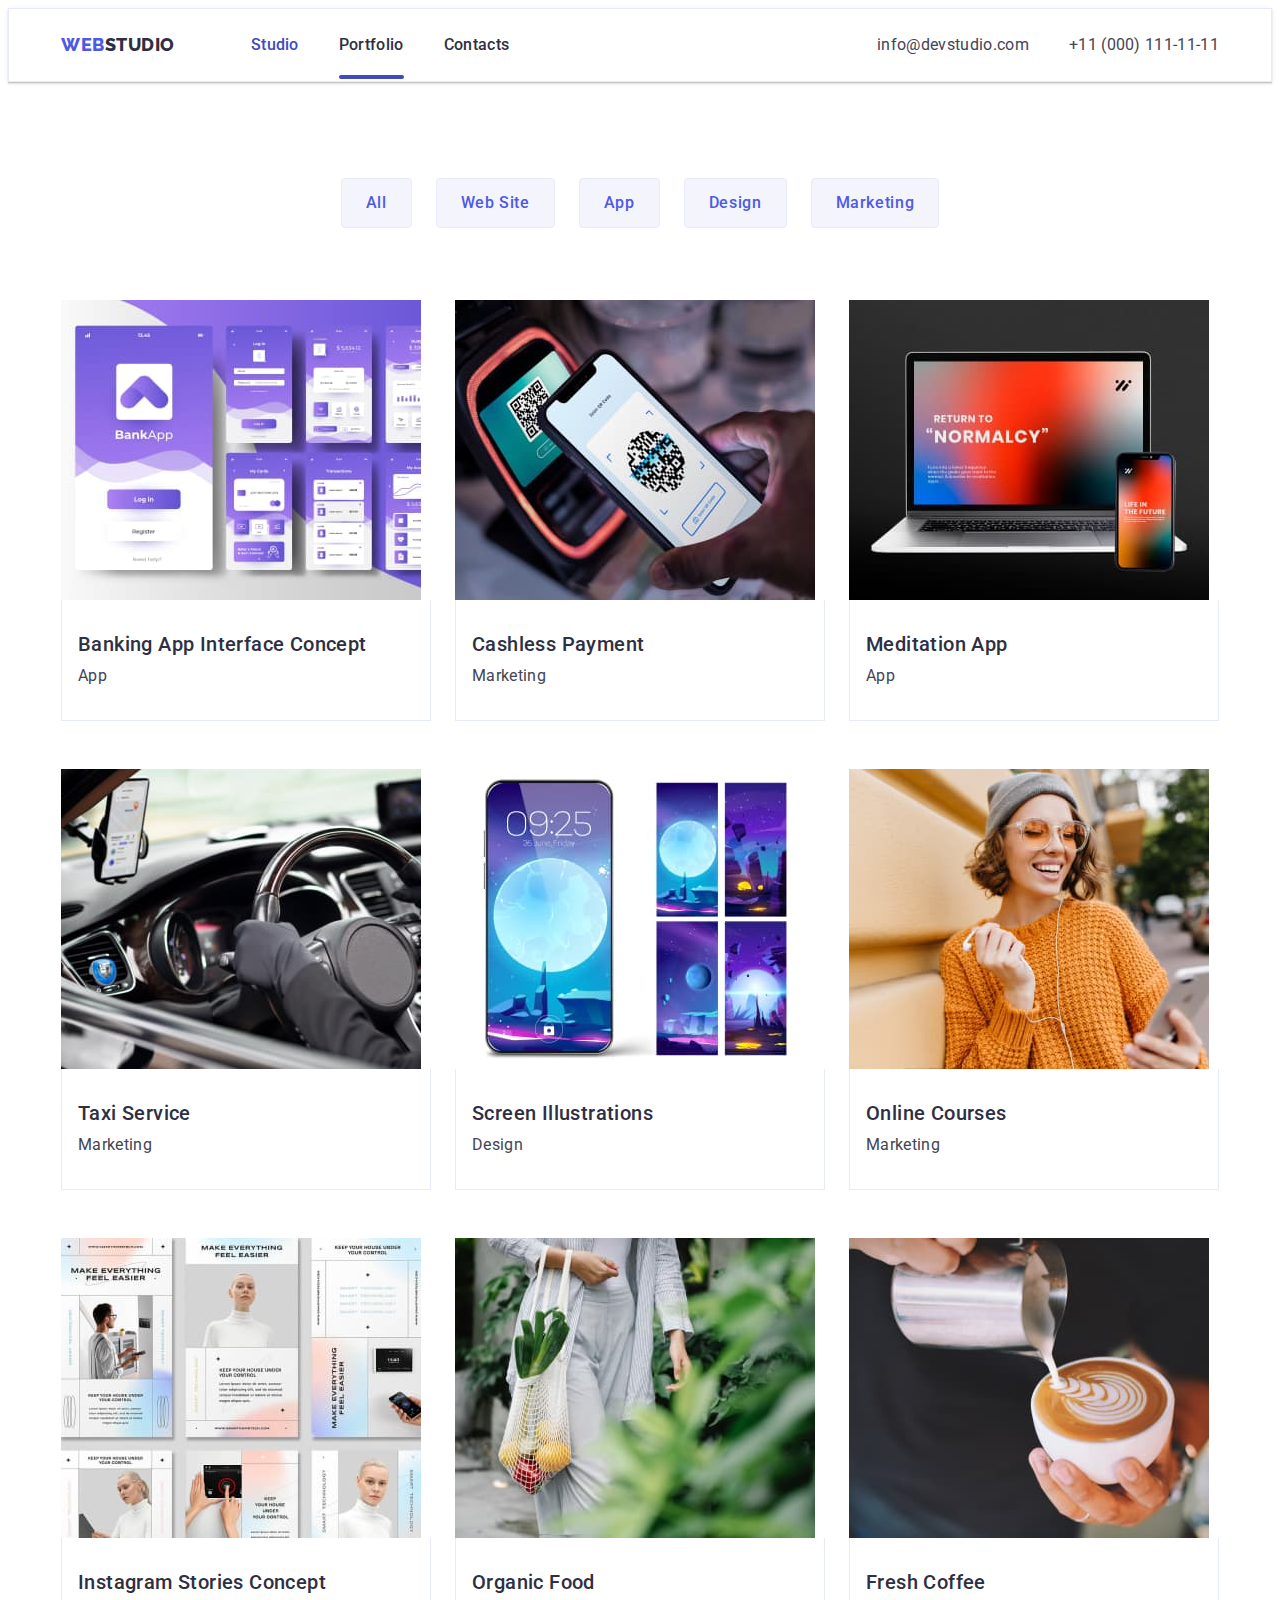
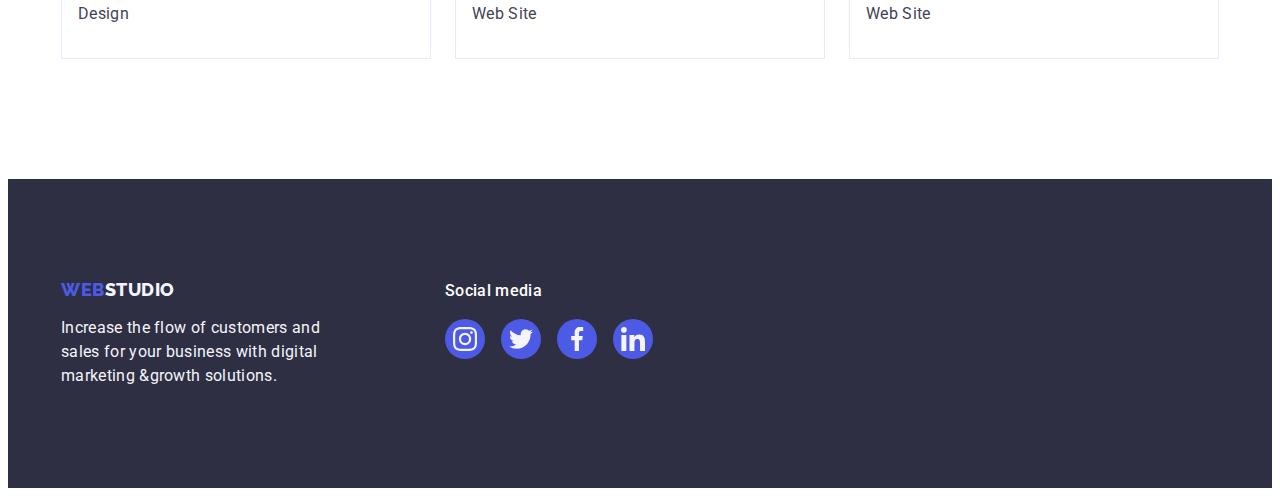
==== commit 56836490: "hw5" ====
--- a/portfolio.html
+++ b/portfolio.html
@@ -24,7 +24,7 @@
                 <a href="./index.html" class="header-logo link">Web<span class="span">Studio</span></a>
                 <ul class="header-navigation list">
                     <li><a href="./index.html" class="first-link link">Studio</a></li>
-                    <li><a href="./portfolio.html" class="second-link link active">Portfolio</a></li>
+                    <li><a href="./portfolio.html" class="header-navigation-item link active">Portfolio</a></li>
                     <li><a href="" class="header-navigation-item link">Contacts</a></li>
                 </ul>
             </nav>
--- a/css/styles.css
+++ b/css/styles.css
@@ -99,6 +99,7 @@
     line-height: 1.5;
     letter-spacing: 0.02em;
     padding: 24px 0;
+    transition: color 250ms cubic-bezier(0.4, 0, 0.2, 1);
 }
 
 
@@ -133,6 +134,7 @@
 border-radius: 2px;
 transition: color 250ms cubic-bezier(0.4, 0, 0.2, 1);
 }
+
 address{
     font-style: normal;
 }
@@ -622,30 +624,13 @@
     position: relative;
     overflow: hidden;
 }
-/* .portfolio-product:hover .product-cover-title {
-    transform: translateY(0%);
-}
-.portfolio-product:after .product-cover-title {
-    transform: translateY(0%);
-} */
 
 .product-container {
     padding: 32px 16px;
     border: 1px solid var(--color-button);
-    border-top: none; 
-    
-}
-
-/* .product-cover-title {
-    position: absolute;
-    background: #4D5AE5;
-    top: 0;
-    left: 0;
-    height: 100%;
-    width: 360px;
-    height: 300px;
-    transform: translateY(100%);
-} */
+    border-top: none;  
+}
+
 
 .product-cover-text {
     font-weight: 400;
@@ -709,6 +694,7 @@
 .modal-button:focus {
     background-color: #404bbf;
     border: none;
+    fill: #ffffff;
 }
 
 
@@ -726,7 +712,10 @@
     transition: fill 250ms cubic-bezier(0.4, 0, 0.2, 1);
 }
 
-.button-close:hover,
+/* .button-close:hover{
+    fill: #ffffff;
+}
+
 .button-close:focus {
     fill: #ffffff;
-}+} */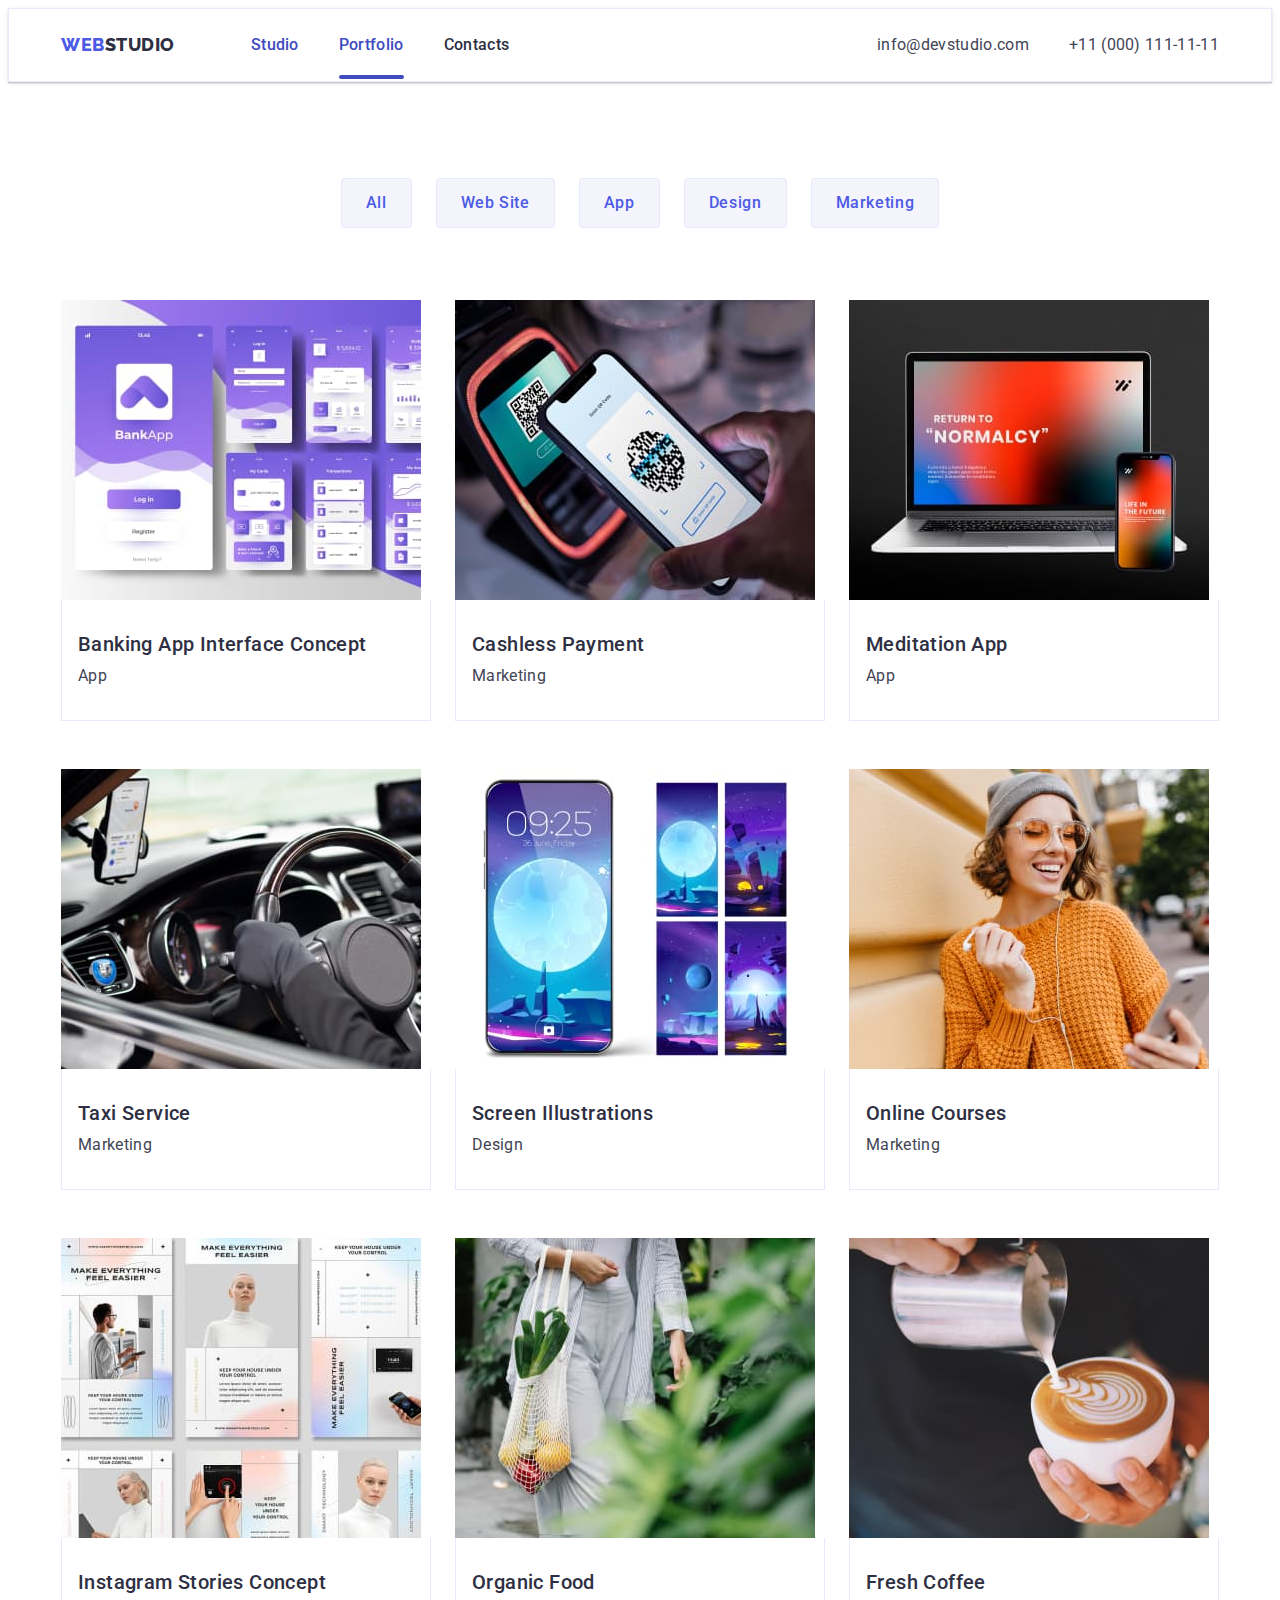
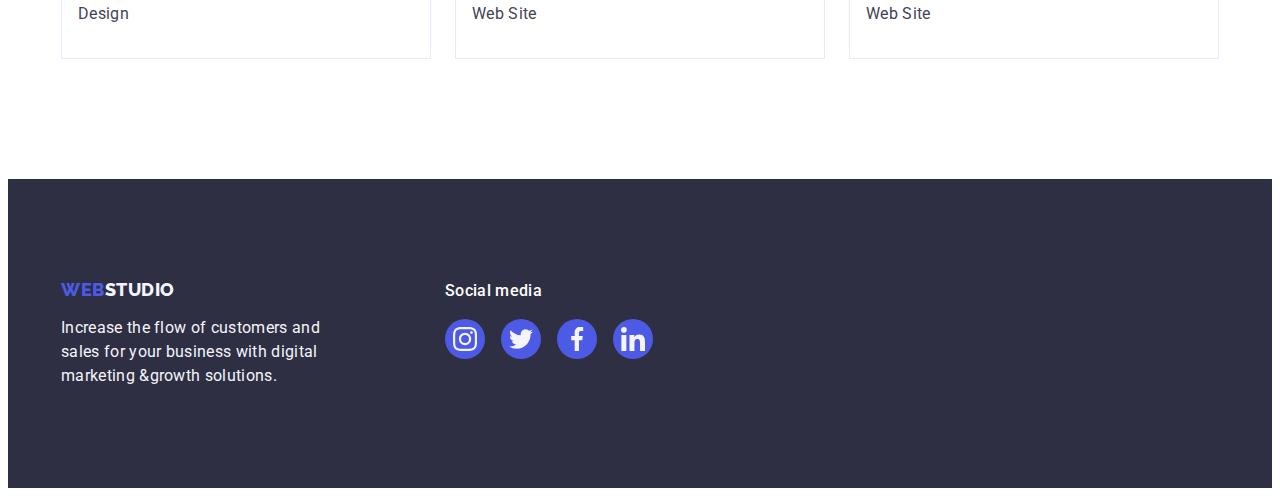
==== commit e79c5933: "portfolio" ====
--- a/portfolio.html
+++ b/portfolio.html
@@ -24,7 +24,7 @@
                 <a href="./index.html" class="header-logo link">Web<span class="span">Studio</span></a>
                 <ul class="header-navigation list">
                     <li><a href="./index.html" class="first-link link">Studio</a></li>
-                    <li><a href="./portfolio.html" class="header-navigation-item link active">Portfolio</a></li>
+                    <li><a href="./portfolio.html" class="second-link link active">Portfolio</a></li>
                     <li><a href="" class="header-navigation-item link">Contacts</a></li>
                 </ul>
             </nav>
--- a/css/styles.css
+++ b/css/styles.css
@@ -100,6 +100,16 @@
     letter-spacing: 0.02em;
     padding: 24px 0;
     transition: color 250ms cubic-bezier(0.4, 0, 0.2, 1);
+}
+
+.second-link {
+    color: #404bbf;
+    font-weight: 500;
+        font-size: 16px;
+        line-height: 1.5;
+        letter-spacing: 0.02em;
+        padding: 24px 0;
+        transition: color 250ms cubic-bezier(0.4, 0, 0.2, 1);
 }
 
 
